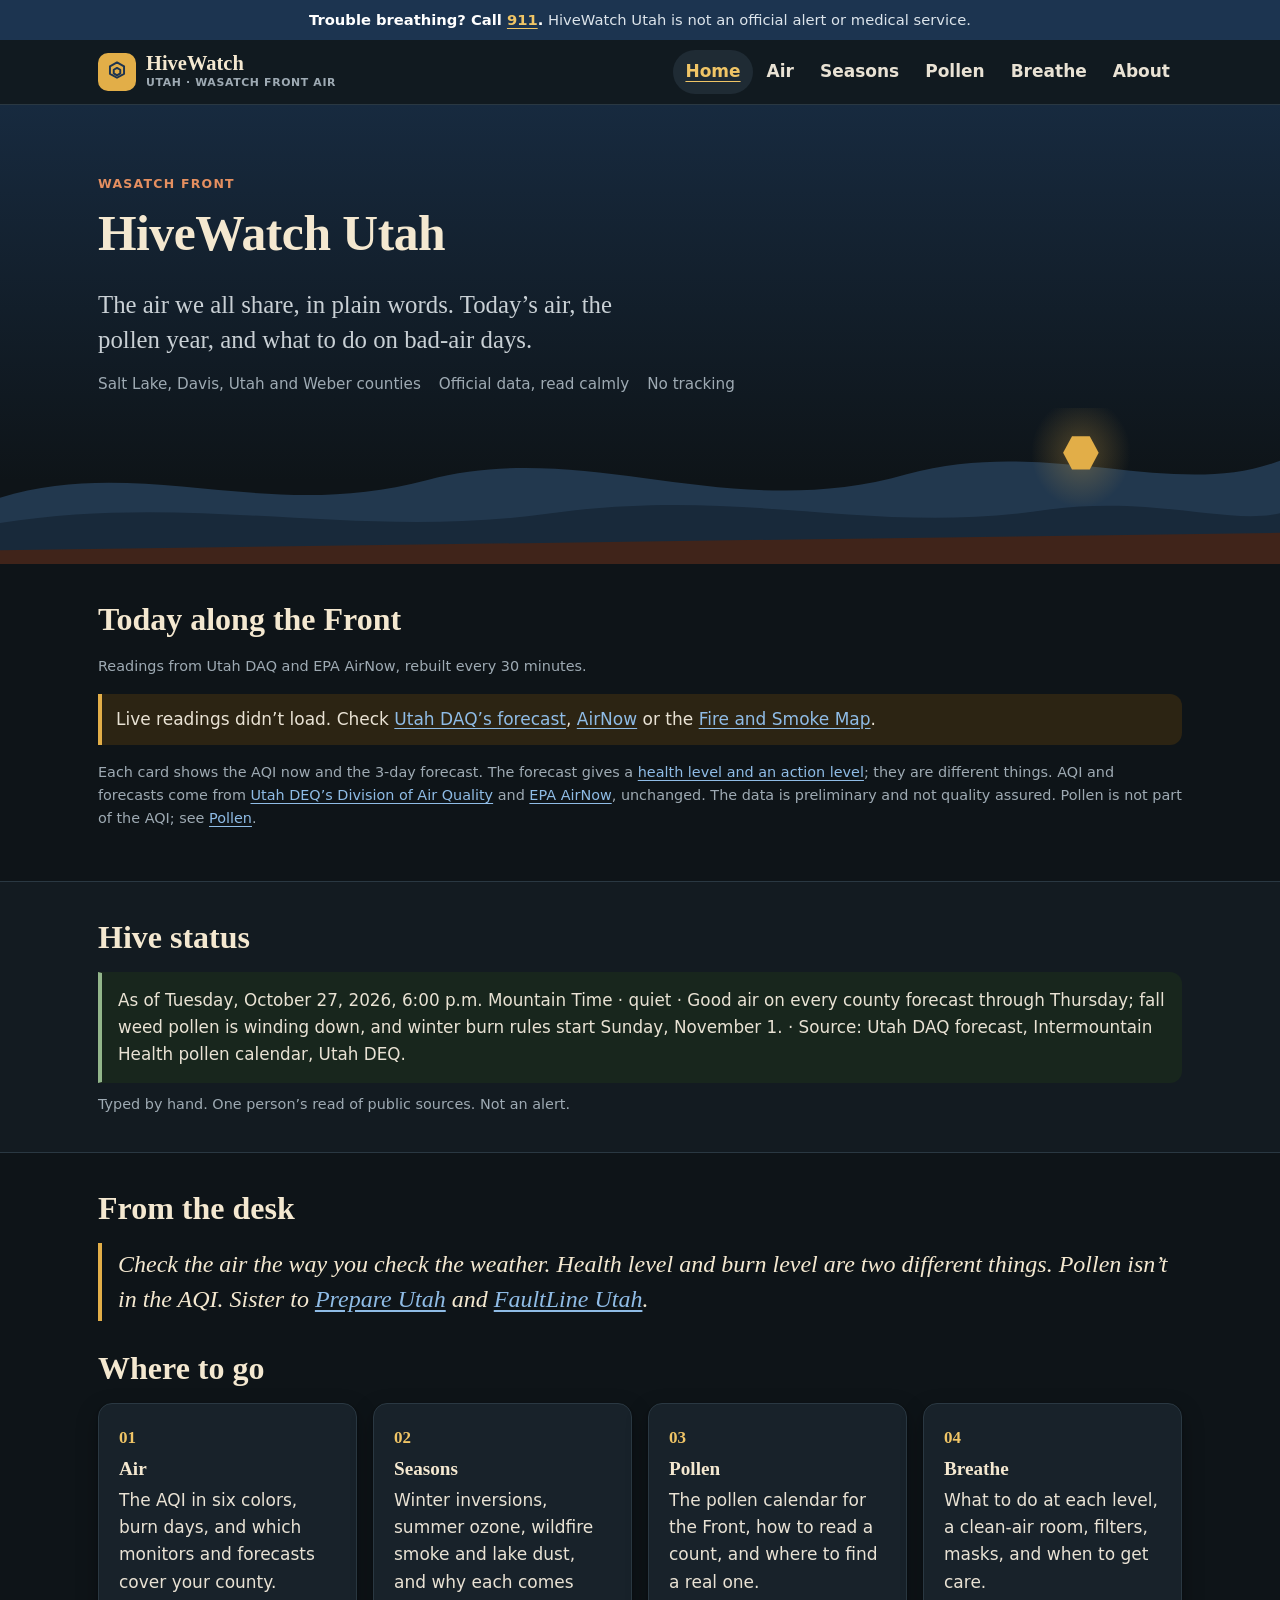
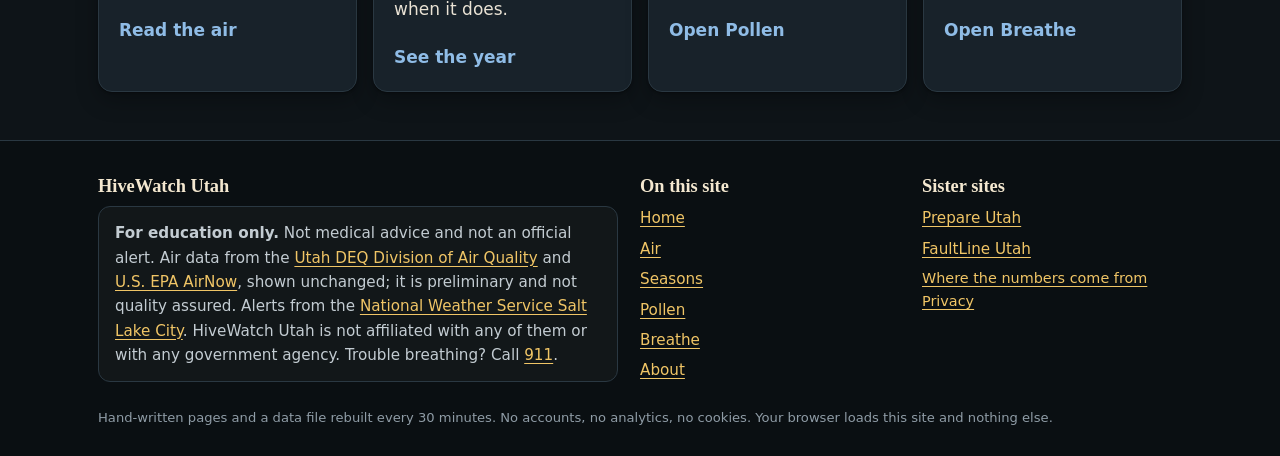
==== site/index.html @ 2dee0b8f "Update Hive Status for October 27 and note the GitHub repo Every county forecast is Good with no bur" ====
<!doctype html>
<html lang="en">
<head>
<meta charset="utf-8">
<meta name="viewport" content="width=device-width, initial-scale=1, viewport-fit=cover">
<title>HiveWatch Utah · Wasatch Front air and pollen</title>
<meta name="description" content="Today&#x27;s air quality, burn days and the pollen year for the Wasatch Front, in plain words. Official Utah DAQ and EPA AirNow data, no tracking.">
<link rel="canonical" href="https://hivewatchutah.com/">
<meta property="og:url" content="https://hivewatchutah.com/">
<meta property="og:title" content="HiveWatch Utah · Wasatch Front air and pollen">
<meta property="og:description" content="Today&#x27;s air quality, burn days and the pollen year for the Wasatch Front, in plain words. Official Utah DAQ and EPA AirNow data, no tracking.">
<meta property="og:type" content="website">
<meta property="og:site_name" content="HiveWatch Utah">
<meta name="theme-color" content="#1C3450">
<meta name="referrer" content="strict-origin-when-cross-origin">
<link rel="icon" href="assets/favicon.svg" type="image/svg+xml">
<link rel="stylesheet" href="assets/css/style.css?v=2026-10-24">
<script>document.documentElement.classList.add("js")</script>
</head>
<body>
<a class="skip" href="#main">Skip to main content</a>
<div class="strip" role="note">
  <p><strong>Trouble breathing? Call <a href="tel:911">911</a>.</strong> HiveWatch Utah is not an official alert or medical service.</p>
</div>
<header class="site-header">
  <div class="wrap">
    <a class="brand" href="index.html">
      <span class="logo" aria-hidden="true"><svg class="icon" viewBox="0 0 24 24" fill="none" stroke="currentColor" stroke-width="1.8" stroke-linecap="round" stroke-linejoin="round" focusable="false"><path d="M12 3.2 18.5 6.8v6.9L12 17.3 5.5 13.7V6.8z"/><path d="M12 8.2 15 9.9v3.4L12 15.1 9 13.3V9.9z"/></svg></span>
      <span><b>HiveWatch</b><small>Utah<span class="long"> · Wasatch Front air</span></small></span>
    </a>
    <button class="nav-toggle" type="button" aria-expanded="false" aria-controls="site-nav">
      <svg class="icon" viewBox="0 0 24 24" fill="none" stroke="currentColor" stroke-width="1.8" stroke-linecap="round" aria-hidden="true" focusable="false"><path d="M4 7h16M4 12h16M4 17h16"/></svg>
      <span class="nav-toggle-label">Menu</span>
    </button>
    <nav id="site-nav" class="site-nav" aria-label="Main">
      <ul>
        <li><a href="index.html" aria-current="page">Home</a></li>
        <li><a href="air.html">Air</a></li>
        <li><a href="seasons.html">Seasons</a></li>
        <li><a href="pollen.html">Pollen</a></li>
        <li><a href="breathe.html">Breathe</a></li>
        <li><a href="about.html">About</a></li>
      </ul>
    </nav>
  </div>
</header>
<main id="main" tabindex="-1">
  <section class="hero">
    <div class="wrap">
      <p class="eyebrow">Wasatch Front</p>
      <h1>HiveWatch Utah</h1>
      <p class="lede">The air we all share, in plain words. Today&rsquo;s air, the pollen year, and what to do on bad-air days.</p>
      <ul class="trust">
        <li>Salt Lake, Davis, Utah and Weber counties</li>
        <li>Official data, read calmly</li>
        <li>No tracking</li>
      </ul>
    </div>
    <div class="hero-art" aria-hidden="true">
      <svg viewBox="0 0 1440 160" preserveAspectRatio="none">
        <path d="M0 92 C 160 48 300 118 480 74 C 660 30 820 120 1020 68 C 1180 28 1320 96 1440 54 L1440 160 L0 160 Z" class="ridge-far"/>
        <path d="M0 118 C 220 86 400 136 620 108 C 840 80 980 132 1180 104 C 1300 90 1380 120 1440 108 L1440 160 L0 160 Z" class="ridge-near"/>
        <path d="M0 146 L1440 128 L1440 160 L0 160 Z" class="ridge-base"/>
        <defs>
          <radialGradient id="hive-glow">
            <stop offset="0" class="glow-in"/>
            <stop offset="1" class="glow-out"/>
          </radialGradient>
        </defs>
        <circle cx="1216" cy="46" r="56" fill="url(#hive-glow)"/>
        <polygon class="hive-moon" points="1236,46 1226,63 1206,63 1196,46 1206,29 1226,29"/>
      </svg>
    </div>
  </section>

  <section class="block" id="today" aria-labelledby="today-title">
    <div class="wrap">
      <div class="today-head">
        <h2 id="today-title">Today along the Front</h2>
      </div>
      <p class="today-meta" id="today-meta">Readings from Utah DAQ and EPA AirNow, rebuilt every 30 minutes.</p>
      <p class="sr-only" id="today-status" role="status"></p>
      <div id="today-body">
        <p class="muted js-only">Loading the latest readings&hellip;</p>
        <noscript>
          <p class="stale">The live readings need JavaScript. Check <a href="https://air.utah.gov/forecast.php?id=slc" rel="noreferrer">Utah DAQ&rsquo;s forecast</a>, <a href="https://www.airnow.gov/" rel="noreferrer">AirNow</a> or the <a href="https://fire.airnow.gov/" rel="noreferrer">Fire and Smoke Map</a>.</p>
        </noscript>
      </div>
      <p class="small muted follow-sm">Each card shows the AQI now and the 3-day forecast. The forecast gives a <a href="air.html#two-levels">health level and an action level</a>; they are different things. AQI and forecasts come from <a href="https://air.utah.gov/" rel="noreferrer">Utah DEQ&rsquo;s Division of Air Quality</a> and <a href="https://www.airnow.gov/" rel="noreferrer">EPA AirNow</a>, unchanged. The data is preliminary and not quality assured. Pollen is not part of the AQI; see <a href="pollen.html">Pollen</a>.</p>
    </div>
  </section>

  <section class="block alt" id="hive-status" aria-labelledby="hive-status-title">
    <div class="wrap">
      <h2 id="hive-status-title">Hive status</h2>
      <!--
        HIVE STATUS — edit this by hand. Nothing fetches it.
        It is the desk's note on what the live cards above don't cover:
        pollen season, smoke on the way, a long inversion coming.
        Template (keep the middle dots · ):
        As of [time] · [quiet|watch] · [one dry sentence] · Source: […]
        Set data-level on the paragraph to the same word you wrote: quiet or watch.
        quiet — sage bar. Nothing you'd ask a neighbor to plan around.
        watch — honey bar. One thing worth planning around. Still not an alert.
        Do not add a third level. Anyone having trouble breathing should call 911.
        One sentence in the third slot. Name a source. If you cannot name a source, leave the line alone.
        How-to also lives in README.md under "Update the Hive Status strip".
      -->
      <p class="status-line" data-level="quiet">As of Tuesday, October 27, 2026, 6:00 p.m. Mountain Time · quiet · Good air on every county forecast through Thursday; fall weed pollen is winding down, and winter burn rules start Sunday, November 1. · Source: Utah DAQ forecast, Intermountain Health pollen calendar, Utah DEQ.</p>
      <p class="status-meta small muted">Typed by hand. One person&rsquo;s read of public sources. Not an alert.</p>
    </div>
  </section>

  <section class="block">
    <div class="wrap">
      <h2>From the desk</h2>
      <blockquote class="desk">
        <p>Check the air the way you check the weather. Health level and burn level are two different things. Pollen isn&rsquo;t in the AQI. Sister to <a href="https://prepareutah.com/" rel="noreferrer">Prepare Utah</a> and <a href="https://faultlineutah.com/" rel="noreferrer">FaultLine Utah</a>.</p>
      </blockquote>

      <h2 class="follow">Where to go</h2>
      <div class="grid four paths">
        <a class="card" href="air.html">
          <span class="path-num">01</span>
          <h3>Air</h3>
          <p>The AQI in six colors, burn days, and which monitors and forecasts cover your county.</p>
          <span class="path-go">Read the air</span>
        </a>
        <a class="card" href="seasons.html">
          <span class="path-num">02</span>
          <h3>Seasons</h3>
          <p>Winter inversions, summer ozone, wildfire smoke and lake dust, and why each comes when it does.</p>
          <span class="path-go">See the year</span>
        </a>
        <a class="card" href="pollen.html">
          <span class="path-num">03</span>
          <h3>Pollen</h3>
          <p>The pollen calendar for the Front, how to read a count, and where to find a real one.</p>
          <span class="path-go">Open Pollen</span>
        </a>
        <a class="card" href="breathe.html">
          <span class="path-num">04</span>
          <h3>Breathe</h3>
          <p>What to do at each level, a clean-air room, filters, masks, and when to get care.</p>
          <span class="path-go">Open Breathe</span>
        </a>
      </div>
    </div>
  </section>
</main>
<footer class="site-footer">
  <div class="wrap">
    <div class="cols">
      <div>
        <h2>HiveWatch Utah</h2>
        <div class="disclaimer">
          <p><strong>For education only.</strong> Not medical advice and not an official alert. Air data from the <a href="https://air.utah.gov/" rel="noreferrer">Utah DEQ Division of Air Quality</a> and <a href="https://www.airnow.gov/" rel="noreferrer">U.S. EPA AirNow</a>, shown unchanged; it is preliminary and not quality assured. Alerts from the <a href="https://www.weather.gov/slc/" rel="noreferrer">National Weather Service Salt Lake City</a>. HiveWatch Utah is not affiliated with any of them or with any government agency. Trouble breathing? Call <a href="tel:911">911</a>.</p>
        </div>
      </div>
      <div>
        <h2>On this site</h2>
        <ul>
          <li><a href="index.html">Home</a></li>
          <li><a href="air.html">Air</a></li>
          <li><a href="seasons.html">Seasons</a></li>
          <li><a href="pollen.html">Pollen</a></li>
          <li><a href="breathe.html">Breathe</a></li>
          <li><a href="about.html">About</a></li>
        </ul>
      </div>
      <div>
        <h2>Sister sites</h2>
        <ul>
          <li><a href="https://prepareutah.com/" rel="noreferrer">Prepare Utah</a></li>
          <li><a href="https://faultlineutah.com/" rel="noreferrer">FaultLine Utah</a></li>
        </ul>
        <p class="small"><a href="about.html#data">Where the numbers come from</a><br><a href="about.html#privacy">Privacy</a></p>
      </div>
    </div>
    <p class="fine">Hand-written pages and a data file rebuilt every 30 minutes. No accounts, no analytics, no cookies. Your browser loads this site and nothing else.</p>
  </div>
</footer>
<script src="assets/js/common.js?v=2026-10-24"></script>
<script src="assets/js/air.js?v=2026-10-24"></script>
</body>
</html>
---- site/assets/css/style.css ----
/* HiveWatch Utah
   Chrome adapted from the Prepare Utah visual language (serif headings,
   sticky header, emergency strip, cards), set in a dark night palette:
   deep blue-black ground, warm cream type, honey accents. Prepare Utah
   and FaultLine Utah stay light; HiveWatch is the night-shift sibling.

   Every color lives in :root below. Print switches back to a light
   palette at the bottom of this file.
*/

:root {
  /* ground */
  --bg: #0E1418;
  --bg-2: #131B21;
  --card: #18222A;
  --card-2: #1F2B34;
  --header: #111A20;
  --footer: #0A0F12;
  --line: #2A3842;
  --line-strong: #3B4C58;

  /* type */
  --ink: #E9E2D4;
  --ink-soft: #C9D0D5;
  --muted: #9EAAB3;
  --head: #F4E8D0;

  /* accents */
  --link: #8FBCE6;
  --link-hover: #F0C566;
  --gold: #E2AE48;
  --gold-bright: #F0C566;
  --gold-soft: #2C2413;
  --gold-ink: #18130A;
  --sage: #93B68B;
  --sage-soft: #18261D;
  --blue: #1C3450;
  --blue-soft: #15222F;
  --rock: #E58F60;

  /* EPA's official AQI colors. AirNow's data guidelines ask sites to use
     them unchanged, so they don't follow the dark palette. */
  --aqi-good: #00E400;
  --aqi-moderate: #FFFF00;
  --aqi-usg: #FF7E00;
  --aqi-unhealthy: #FF0000;
  --aqi-very-unhealthy: #8F3F97;
  --aqi-hazardous: #7E0023;

  /* pollen calendar: one honey hue, dim to bright (validated as an
     ordinal ramp against --card) */
  --pollen-1: #735824;
  --pollen-2: #AE832E;
  --pollen-3: #F0C566;

  /* hero night sky and ridges */
  --sky-top: #172A3F;
  --ridge-far: #22384E;
  --ridge-near: #18293A;
  --ridge-base: #40241A;

  --radius: 14px;
  --shadow: 0 1px 2px rgba(0, 0, 0, .35), 0 8px 22px rgba(0, 0, 0, .28);
  --shadow-lift: 0 12px 28px rgba(0, 0, 0, .45);
  --serif: "Iowan Old Style", "Palatino Linotype", Palatino, "Book Antiqua", Georgia, serif;
  --sans: system-ui, -apple-system, "Segoe UI", Roboto, "Helvetica Neue", Arial, sans-serif;
  --mono: ui-monospace, "Cascadia Code", "Segoe UI Mono", Menlo, Consolas, monospace;
  --max: 1120px;
}

*, *::before, *::after { box-sizing: border-box; }
html { -webkit-text-size-adjust: 100%; scroll-behavior: smooth; color-scheme: dark; background: var(--bg); }
body { margin: 0; background: var(--bg); color: var(--ink); font: 17px/1.6 var(--sans); -webkit-font-smoothing: antialiased; }
img, svg { max-width: 100%; }
a { color: var(--link); text-underline-offset: 3px; }
a:hover { color: var(--link-hover); }
:focus-visible { outline: 3px solid var(--gold-bright); outline-offset: 3px; border-radius: 4px; }
h1, h2, h3 { font-family: var(--serif); line-height: 1.2; color: var(--head); margin: 0 0 .5em; font-weight: 700; text-wrap: balance; }
h1 { font-size: clamp(2rem, 6vw, 3.1rem); letter-spacing: -.01em; }
h2 { font-size: clamp(1.45rem, 3.6vw, 2rem); }
h3 { font-size: 1.2rem; }
p { margin: 0 0 1em; }
ul, ol { padding-left: 1.2em; }
li { margin: .35em 0; }
::selection { background: var(--gold); color: var(--gold-ink); }

.sr-only {
  position: absolute !important;
  width: 1px;
  height: 1px;
  overflow: hidden;
  clip: rect(0 0 0 0);
  white-space: nowrap;
}
.skip {
  position: absolute;
  left: -999px;
  top: 8px;
  background: var(--gold);
  color: var(--gold-ink);
  padding: 8px 14px;
  border-radius: 8px;
  z-index: 100;
}
.skip:focus { left: 8px; color: var(--gold-ink); }
#main:focus { outline: none; }
.wrap { max-width: var(--max); margin: 0 auto; padding: 0 18px; }
.measure { max-width: 40rem; }
.bio { margin-top: 16px; }
.follow { margin-top: 1.75rem; }
.follow-sm { margin-top: 16px; }
.icon { width: 1.25em; height: 1.25em; vertical-align: -.2em; flex: none; }
.js-only { display: none; }
.js .js-only { display: block; }

/* --- emergency strip & header --- */
.strip {
  background: var(--blue);
  color: #DCE4EB;
  font-size: .92rem;
  text-align: center;
  padding: 8px 14px;
}
.strip p { margin: 0; }
.strip strong { color: #fff; }
.strip a { color: var(--gold-bright); font-weight: 700; }
.strip a:hover { color: #fff; }

.site-header {
  background: var(--header);
  border-bottom: 1px solid var(--line);
  position: sticky;
  top: 0;
  z-index: 50;
}
.site-header .wrap {
  display: flex;
  align-items: center;
  justify-content: space-between;
  gap: 12px;
  min-height: 64px;
  flex-wrap: wrap;
}
.brand { display: flex; align-items: center; gap: 10px; text-decoration: none; color: var(--head); padding: 8px 0; }
.brand:hover { color: var(--head); }
.brand .logo {
  width: 38px;
  height: 38px;
  border-radius: 10px;
  background: var(--gold);
  color: var(--blue);
  display: grid;
  place-items: center;
}
.brand .logo .icon { width: 26px; height: 26px; }
.brand b { font-family: var(--serif); font-size: 1.28rem; display: block; line-height: 1.1; }
.brand small {
  display: block;
  font-size: .68rem;
  color: var(--muted);
  letter-spacing: .06em;
  text-transform: uppercase;
  font-weight: 600;
}
.brand small .long { display: none; }
@media (min-width: 600px) { .brand small .long { display: inline; } }

.nav-toggle {
  display: none;
  align-items: center;
  gap: 6px;
  background: var(--card);
  border: 1px solid var(--line-strong);
  border-radius: 10px;
  padding: 8px 12px;
  font: inherit;
  font-size: .95rem;
  color: var(--head);
  cursor: pointer;
  min-height: 44px;
}
.js .nav-toggle { display: inline-flex; }

.site-nav { flex-basis: 100%; }
.site-nav ul { list-style: none; margin: 0; padding: 0 0 12px; }
.site-nav a {
  display: flex;
  align-items: center;
  padding: 12px 6px;
  text-decoration: none;
  color: var(--ink);
  font-weight: 650;
  border-bottom: 1px solid var(--line);
  min-height: 44px;
}
.site-nav a:hover { color: var(--gold-bright); }
.site-nav a[aria-current="page"] {
  color: var(--gold-bright);
  text-decoration: underline;
  text-underline-offset: 4px;
}

.js .site-nav { display: none; }
.js .site-nav.open {
  display: block;
  position: absolute;
  left: 0;
  right: 0;
  top: 100%;
  background: var(--header);
  border-bottom: 1px solid var(--line);
  box-shadow: var(--shadow);
  max-height: calc(100dvh - 64px);
  overflow: auto;
}
.js .site-nav.open ul { padding: 8px 18px 14px; }

@media (min-width: 880px) {
  .nav-toggle, .js .nav-toggle { display: none; }
  .site-header .wrap { flex-wrap: nowrap; }
  .site-nav,
  .js .site-nav,
  .js .site-nav.open {
    display: block;
    position: static;
    flex-basis: auto;
    box-shadow: none;
    border: 0;
    background: none;
    max-height: none;
    overflow: visible;
  }
  .site-nav ul,
  .js .site-nav.open ul {
    display: flex;
    gap: 2px;
    padding: 0;
    align-items: center;
  }
  .site-nav a {
    border: 0;
    padding: 8px 12px;
    border-radius: 999px;
    min-height: 44px;
  }
  .site-nav a:hover { background: var(--card-2); color: var(--head); }
  .site-nav a[aria-current="page"] { background: var(--card-2); color: var(--gold-bright); }
}

/* --- buttons & hero --- */
.btn {
  display: inline-flex;
  align-items: center;
  justify-content: center;
  gap: 8px;
  min-height: 48px;
  padding: 12px 22px;
  border-radius: 999px;
  border: 2px solid var(--gold);
  background: var(--gold);
  color: var(--gold-ink);
  font: 600 1rem var(--sans);
  text-decoration: none;
  cursor: pointer;
}
.btn:hover { background: var(--gold-bright); border-color: var(--gold-bright); color: var(--gold-ink); }
.btn.secondary { background: transparent; color: var(--gold-bright); }
.btn.secondary:hover { background: var(--gold-soft); color: var(--gold-bright); }
.btn.small { min-height: 44px; padding: 8px 14px; font-size: .95rem; }
.btn-row { display: flex; flex-wrap: wrap; gap: 10px; }

.hero {
  position: relative;
  background: linear-gradient(180deg, var(--sky-top) 0%, var(--bg) 82%);
}
.hero .wrap { position: relative; z-index: 1; padding-top: 36px; padding-bottom: 12px; }
.lede {
  font-family: var(--serif);
  font-size: clamp(1.25rem, 2.6vw, 1.55rem);
  line-height: 1.4;
  color: var(--ink-soft);
  max-width: 22em;
  margin-bottom: .6em;
}
.eyebrow, .hero .eyebrow {
  display: inline-block;
  font-family: var(--sans);
  font-size: .78rem;
  text-transform: uppercase;
  letter-spacing: .1em;
  font-weight: 700;
  color: var(--rock);
  margin: 0 0 10px;
}
.trust {
  display: flex;
  flex-wrap: wrap;
  gap: 8px 18px;
  margin: 8px 0 0;
  padding: 0;
  list-style: none;
  color: var(--muted);
  font-size: .95rem;
}
.trust li { margin: 0; }
.hero-art { height: 112px; }
.hero-art svg { width: 100%; height: 100%; display: block; }
.hero-art .ridge-far { fill: var(--ridge-far); }
.hero-art .ridge-near { fill: var(--ridge-near); }
.hero-art .ridge-base { fill: var(--ridge-base); }
.hero-art .hive-moon { fill: var(--gold); }
.hero-art .glow-in { stop-color: var(--gold); stop-opacity: .3; }
.hero-art .glow-out { stop-color: var(--gold); stop-opacity: 0; }
@media (min-width: 880px) {
  .hero .wrap { padding-top: 64px; }
  .hero-art { height: 156px; }
}

.page-hero {
  padding: 32px 0 8px;
  background: linear-gradient(180deg, var(--bg-2) 0%, var(--bg) 100%);
}
.page-hero + .block { padding-top: 12px; }
.page-hero .lede { font-size: clamp(1.15rem, 2.4vw, 1.4rem); max-width: 36rem; }

/* --- sections, cards, notes --- */
section.block { padding: 36px 0; }
section.block.alt { background: var(--bg-2); border-top: 1px solid var(--line); border-bottom: 1px solid var(--line); }
.grid { display: grid; gap: 16px; }
@media (min-width: 720px) {
  .grid.two { grid-template-columns: 1fr 1fr; }
}
@media (min-width: 900px) {
  .grid.paths { grid-template-columns: 1fr 1fr 1fr; }
}

.card {
  background: var(--card);
  border: 1px solid var(--line);
  border-radius: var(--radius);
  padding: 20px;
  box-shadow: var(--shadow);
}
.card h3 { margin-bottom: .35em; }
.card > h2 { font-size: 1.35rem; }
a.card { display: block; text-decoration: none; color: var(--ink); transition: transform .15s ease, border-color .15s ease; }
a.card:hover { color: var(--ink); transform: translateY(-2px); border-color: var(--line-strong); box-shadow: var(--shadow-lift); }
a.card h3 { color: var(--head); }
.path-num {
  display: block;
  font-family: var(--serif);
  font-weight: 700;
  color: var(--gold-bright);
  margin-bottom: 6px;
}
.path-go { display: inline-block; margin-top: 4px; font-weight: 700; color: var(--link); }
a.card:hover .path-go { color: var(--gold-bright); }

.steps { counter-reset: s; list-style: none; padding: 0; margin: 0; }
.steps li { counter-increment: s; position: relative; padding-left: 52px; margin: 0 0 18px; }
.steps li::before {
  content: counter(s);
  position: absolute;
  left: 0;
  top: 0;
  width: 38px;
  height: 38px;
  border-radius: 50%;
  background: var(--gold);
  color: var(--gold-ink);
  font: 700 1.05rem var(--serif);
  display: grid;
  place-items: center;
}

.note {
  background: var(--blue-soft);
  border-left: 4px solid var(--link);
  padding: 14px 16px;
  border-radius: 0 12px 12px 0;
}
.note > :last-child { margin-bottom: 0; }
.note.warm { background: var(--gold-soft); border-left-color: var(--gold); }
.note.sage { background: var(--sage-soft); border-left-color: var(--sage); }
.note h2 { font-size: 1.28rem; margin-bottom: .35em; }
.muted { color: var(--muted); }
.small { font-size: .9rem; }
.url { display: block; margin-top: 2px; font-family: var(--mono); font-size: .78rem; color: var(--muted); overflow-wrap: anywhere; }

.desk {
  margin: 0 0 8px;
  padding: 4px 0 4px 16px;
  border-left: 4px solid var(--gold);
}
.desk p {
  margin: 0;
  font-family: var(--serif);
  font-style: italic;
  font-size: clamp(1.2rem, 2.6vw, 1.5rem);
  line-height: 1.45;
  color: var(--head);
}

/* hive status */
.status-line {
  margin: 0;
  padding: 14px 16px;
  border-radius: 0 12px 12px 0;
  background: var(--card);
  border: 1px solid var(--line);
  border-left: 4px solid var(--muted);
  font-size: 1.05rem;
}
.status-line[data-level="quiet"] {
  background: var(--sage-soft);
  border-color: transparent;
  border-left: 4px solid var(--sage);
}
.status-line[data-level="watch"] {
  background: var(--gold-soft);
  border-color: transparent;
  border-left: 4px solid var(--gold);
}
.status-meta { margin: 10px 0 0; }

/* county & door lists */
.link-list { list-style: none; padding: 0; margin: 12px 0 0; }
.link-list li { margin: 0; padding: 10px 0; border-top: 1px solid var(--line); }
.link-list a { font-weight: 700; }
.flag {
  margin: 12px 0 0;
  padding: 10px 12px;
  background: var(--gold-soft);
  border-radius: 10px;
  color: var(--ink);
  font-size: .95rem;
}

.rules { list-style: none; padding: 0; margin: 0; }
.rules li {
  background: var(--card);
  border: 1px solid var(--line);
  border-radius: 12px;
  padding: 12px 14px;
  margin: 0 0 8px;
}
.rules strong { color: var(--head); }

.door.is-suggested {
  border-color: var(--sage);
  box-shadow: 0 0 0 3px rgba(147, 182, 139, .3);
}
.doors { display: grid; gap: 12px; }

/* route questions */
.tree fieldset { border: 0; margin: 0 0 20px; padding: 0; min-width: 0; }
.tree legend {
  font-weight: 700;
  font-size: 1.05rem;
  color: var(--head);
  padding: 0;
  margin-bottom: 10px;
}
.choices { display: grid; gap: 10px; }
@media (min-width: 640px) { .choices.cols-2 { grid-template-columns: 1fr 1fr; } }
.choice { position: relative; display: block; }
.choice input { position: absolute; opacity: 0; width: 1px; height: 1px; }
.choice span.box {
  display: flex;
  gap: 12px;
  align-items: flex-start;
  min-height: 52px;
  padding: 13px 14px;
  border: 1.5px solid var(--line-strong);
  border-radius: 12px;
  background: var(--bg-2);
  cursor: pointer;
}
.choice span.box:hover { border-color: var(--muted); }
.choice span.box b { display: block; font-weight: 700; }
.choice span.box small { display: block; color: var(--muted); font-size: .88rem; font-weight: 450; }
.choice span.box::before {
  content: "";
  flex: none;
  width: 20px;
  height: 20px;
  margin-top: 2px;
  border: 2px solid var(--muted);
  border-radius: 50%;
  background: var(--bg);
}
.choice input:checked + span.box { border-color: var(--link); background: var(--blue-soft); }
.choice input:checked + span.box::before {
  border-color: var(--link);
  background: var(--link);
  box-shadow: inset 0 0 0 3px var(--blue-soft);
}
.choice input:focus-visible + span.box { outline: 3px solid var(--gold-bright); outline-offset: 2px; }
.route-result {
  position: sticky;
  top: 72px;
  z-index: 30;
  margin-bottom: 18px;
  padding-bottom: 10px;
  background: var(--card);
}
.route-reset { display: none; margin-top: 12px; }
.js .route-reset { display: inline-flex; }
#route-outcome { margin-top: 0; }

/* know table */
.cell-label { display: none; }
.table-wrap {
  overflow-x: auto;
  -webkit-overflow-scrolling: touch;
  border: 1px solid var(--line);
  border-radius: var(--radius);
  background: var(--card);
  box-shadow: var(--shadow);
}
table { border-collapse: collapse; width: 100%; font-size: .95rem; }
caption {
  text-align: left;
  font-weight: 700;
  color: var(--head);
  font-family: var(--serif);
  font-size: 1.15rem;
  padding: 14px 14px 8px;
}
th, td { text-align: left; padding: 10px 12px; border-bottom: 1px solid var(--line); vertical-align: top; }
th { font-weight: 700; }
thead th { background: var(--card-2); color: var(--head); }
tbody th a { font-weight: 700; }
/* Phones: each row becomes a small labeled stack. Kept after the base
   rules above so it wins the cascade. */
@media (max-width: 700px) {
  .table-wrap { overflow: visible; }
  table, caption, tbody, tr, th, td { display: block; width: 100%; }
  thead { display: none; }
  tr { padding: 12px 14px; border-bottom: 1px solid var(--line); }
  tr:last-child { border-bottom: 0; }
  th, td { border: 0; padding: 2px 0; }
  th + td, td + th { margin-top: 8px; }
  /* The pollen calendar stays a grid on phones and scrolls if it must. */
  table.cal { display: table; width: 100%; }
  table.cal caption { display: table-caption; }
  table.cal thead { display: table-header-group; }
  table.cal tbody { display: table-row-group; }
  table.cal tr { display: table-row; padding: 0; border: 0; }
  table.cal th, table.cal td { display: table-cell; width: auto; }
  table.cal tbody th { padding: 8px 6px 8px 10px; }
  table.cal td + th, table.cal th + td { margin-top: 0; }
  table.cal td { border-bottom: 1px solid var(--line); }
  .cell-label {
    display: block;
    font-family: var(--sans);
    font-size: .78rem;
    font-weight: 700;
    letter-spacing: .02em;
    /* Not uppercase: it would turn "µg/m³" into "MG/M³". */
    color: var(--rock);
  }
}

.essay p:last-child { margin-bottom: 0; }
.split { display: grid; gap: 16px; }
@media (min-width: 760px) { .split { grid-template-columns: 1fr 1fr; } }

/* --- sources & dates --- */
.src {
  display: inline-block;
  margin-left: 2px;
  padding: 0 7px;
  border: 1px solid var(--line-strong);
  border-radius: 999px;
  font-size: .74rem;
  font-weight: 600;
  line-height: 1.6;
  color: var(--muted);
  text-decoration: none;
  white-space: nowrap;
  vertical-align: .1em;
}
.src:hover { color: var(--link-hover); border-color: var(--link-hover); }
.checked { margin: 24px 0 0; font-size: .85rem; color: var(--muted); }

.grid.four { grid-template-columns: 1fr; }
@media (min-width: 640px) { .grid.four { grid-template-columns: 1fr 1fr; } }
@media (min-width: 1000px) { .grid.four { grid-template-columns: repeat(4, 1fr); } }

details.more {
  border: 1px solid var(--line);
  border-radius: 12px;
  background: var(--card);
  margin: 12px 0;
}
details.more > summary {
  cursor: pointer;
  padding: 12px 16px;
  font-weight: 700;
  color: var(--head);
  min-height: 44px;
}
details.more > summary:hover { color: var(--gold-bright); }
.more-body { padding: 0 16px 14px; }
.more-body > :last-child { margin-bottom: 0; }

/* --- AQI colors --- */
.aqi-chip {
  display: inline-block;
  padding: 2px 10px;
  border-radius: 999px;
  font-family: var(--sans);
  font-size: .85rem;
  font-weight: 700;
  line-height: 1.5;
  color: #111;
  background: var(--muted);
  white-space: nowrap;
}
[data-cat="good"] { --cat: var(--aqi-good); }
[data-cat="moderate"] { --cat: var(--aqi-moderate); }
[data-cat="usg"] { --cat: var(--aqi-usg); }
[data-cat="unhealthy"] { --cat: var(--aqi-unhealthy); }
[data-cat="very-unhealthy"] { --cat: var(--aqi-very-unhealthy); }
[data-cat="hazardous"] { --cat: var(--aqi-hazardous); }
.aqi-chip[data-cat] { background: var(--cat); }
/* White text on the two dark colors, plus a light edge so they show on the dark page. */
.aqi-chip[data-cat="very-unhealthy"],
.aqi-chip[data-cat="hazardous"] { color: #fff; box-shadow: inset 0 0 0 1px rgba(255, 255, 255, .35); }
@media (max-width: 420px) { .aqi-chip { white-space: normal; } }

.card.level { border-left: 6px solid var(--cat, var(--line-strong)); }
.card.level h3 { display: flex; flex-wrap: wrap; align-items: center; gap: 6px 10px; }
.range { font-family: var(--sans); font-size: .9rem; font-weight: 600; color: var(--muted); }
.levels { display: grid; gap: 12px; }

/* --- pollen calendar --- */
.table-wrap.cal-wrap { overflow-x: auto; }
table.cal { table-layout: fixed; min-width: 330px; font-size: .85rem; }
table.cal caption { font-family: var(--sans); font-size: .92rem; font-weight: 600; line-height: 1.45; color: var(--ink-soft); }
table.cal th, table.cal td { padding: 0; border-bottom: 1px solid var(--line); }
table.cal thead th {
  padding: 6px 0;
  text-align: center;
  font-size: .75rem;
  color: var(--muted);
}
table.cal thead th:first-child { text-align: left; padding-left: 12px; }
/* Fixed layout takes column widths from the header row, so size the label column there. */
table.cal th:first-child { width: 30%; }
table.cal thead abbr { text-decoration: none; }
table.cal tbody th {
  padding: 8px 8px 8px 12px;
  font-weight: 600;
  color: var(--ink);
  vertical-align: middle;
}
table.cal td { height: 32px; border-left: 2px solid var(--card); background: transparent; }
table.cal td[data-lvl="1"] { background: var(--pollen-1); }
table.cal td[data-lvl="2"] { background: var(--pollen-2); }
table.cal td[data-lvl="3"] { background: var(--pollen-3); }
@media (min-width: 700px) { table.cal th:first-child { width: 20%; } }
.cal-key { list-style: none; display: flex; flex-wrap: wrap; gap: 6px 18px; padding: 0; margin: 10px 0 0; font-size: .9rem; color: var(--muted); }
.cal-key li { display: flex; align-items: center; gap: 8px; margin: 0; }
.cal-key li::before { content: ""; width: 22px; height: 14px; border-radius: 4px; background: var(--line); }
.cal-key li[data-lvl="1"]::before { background: var(--pollen-1); }
.cal-key li[data-lvl="2"]::before { background: var(--pollen-2); }
.cal-key li[data-lvl="3"]::before { background: var(--pollen-3); }

/* --- Today panel (home page) --- */
.today-head { display: flex; flex-wrap: wrap; align-items: baseline; justify-content: space-between; gap: 4px 16px; }
.today-meta { margin: 0 0 16px; font-size: .9rem; color: var(--muted); }
.today-alerts { list-style: none; padding: 0; margin: 0 0 16px; }
.today-alerts li {
  margin: 0 0 8px;
  padding: 12px 14px;
  border-radius: 0 12px 12px 0;
  border-left: 4px solid var(--rock);
  background: var(--gold-soft);
}
.stale {
  margin: 0 0 16px;
  padding: 12px 14px;
  border-radius: 0 12px 12px 0;
  border-left: 4px solid var(--gold);
  background: var(--gold-soft);
}
.counties { display: grid; gap: 12px; grid-template-columns: 1fr; }
@media (min-width: 640px) { .counties { grid-template-columns: 1fr 1fr; } }
@media (min-width: 1000px) { .counties.core { grid-template-columns: repeat(4, 1fr); } }
.county {
  background: var(--card);
  border: 1px solid var(--line);
  border-top: 5px solid var(--cat, var(--line-strong));
  border-radius: var(--radius);
  padding: 16px;
  box-shadow: var(--shadow);
}
.county h3 { margin-bottom: 8px; font-size: 1.15rem; }
.county .now { display: flex; flex-wrap: wrap; align-items: center; gap: 4px 10px; margin: 0 0 4px; }
.aqi-num { font-family: var(--serif); font-size: 2.1rem; font-weight: 700; line-height: 1; color: var(--head); }
.now-meta { margin: 0 0 10px; font-size: .82rem; color: var(--muted); }
.county.is-old .aqi-num,
.county.is-old .now .aqi-chip { opacity: .55; }
.days { margin: 0 0 10px; padding: 0; }
.days div { display: grid; grid-template-columns: 4.6em 1fr; gap: 8px; padding: 5px 0; border-top: 1px solid var(--line); font-size: .9rem; }
.days dt { color: var(--muted); font-weight: 600; }
.days dd { margin: 0; }
.dot {
  display: inline-block;
  width: .7em;
  height: .7em;
  margin-right: 6px;
  border-radius: 50%;
  background: var(--muted);
  vertical-align: .02em;
}
/* Only a dot with its own level takes a color; --cat would otherwise
   inherit from the card and claim a level the text calls unknown. */
.dot[data-cat] { background: var(--cat); }
.source-line { margin: 0 0 10px; font-size: .82rem; color: var(--gold-bright); }
.burn { margin: 0; padding: 8px 10px; border-radius: 8px; background: var(--bg-2); font-size: .9rem; }
.county .note-line { margin: 8px 0 0; font-size: .8rem; color: var(--muted); }
.nearby { margin-top: 16px; }

/* --- footer --- */
.site-footer {
  background: var(--footer);
  color: #C3CCD2;
  border-top: 1px solid var(--line);
  padding: 34px 0 28px;
  margin-top: 12px;
  font-size: .95rem;
}
.site-footer a { color: var(--gold-bright); }
.site-footer a:hover { color: #fff; }
.site-footer h2 { color: var(--head); font-size: 1.15rem; }
.site-footer .cols { display: grid; gap: 22px; }
@media (min-width: 760px) {
  .site-footer .cols { grid-template-columns: 2fr 1fr 1fr; }
}
.site-footer ul { list-style: none; padding: 0; margin: 0; }
.site-footer li { margin: .4em 0; }
.site-footer .disclaimer {
  border: 1px solid var(--line);
  border-radius: 12px;
  padding: 14px 16px;
  background: rgba(255, 255, 255, .03);
}
.site-footer .disclaimer p:last-child { margin-bottom: 0; }
.site-footer .fine { margin: 18px 0 0; font-size: .82rem; color: #8F9CA6; }

[id] { scroll-margin-top: 84px; }

@media (prefers-reduced-motion: reduce) {
  html { scroll-behavior: auto; }
  a.card { transition: none; }
  a.card:hover { transform: none; }
}

@media (forced-colors: active) {
  .btn, .card, .note, .status-line, .county, .aqi-chip, .src { border: 1px solid ButtonText; }
  table.cal td[data-lvl="1"], table.cal td[data-lvl="2"], table.cal td[data-lvl="3"] { forced-color-adjust: none; }
}

/* Paper is light. Swap the palette back so printed pages stay legible. */
@media print {
  :root {
    --bg: #fff; --bg-2: #fff; --card: #fff; --card-2: #f2f2f2; --header: #fff; --footer: #fff;
    --line: #bbb; --line-strong: #999;
    --ink: #000; --ink-soft: #222; --muted: #444; --head: #000;
    --link: #000; --gold-soft: #fff; --sage-soft: #fff; --blue-soft: #fff; --rock: #444;
    --gold: #999; --sage: #666;
  }
  html { color-scheme: light; }
  .nav-toggle, .site-nav, .hero-art, .route-reset, .no-print { display: none !important; }
  .site-header { position: static; }
  .strip { background: #fff; color: #000; border-bottom: 1px solid #999; }
  .strip strong, .strip a { color: #000; }
  .hero, .page-hero { background: none; }
  .site-footer { color: #000; border-top: 1px solid #999; }
  .site-footer a, .site-footer .fine { color: #000; }
  .card, .door, .rules li, .table-wrap { box-shadow: none; break-inside: avoid; }
  .steps li::before { background: #fff; border: 1px solid #000; color: #000; }
  .county, .card.level { box-shadow: none; break-inside: avoid; }
  .burn { background: #fff; border: 1px solid #999; }
  .src { color: #000; border-color: #999; }
  .aqi-chip, .dot, table.cal td, .cal-key li::before { -webkit-print-color-adjust: exact; print-color-adjust: exact; }
  a { color: #000; }
}
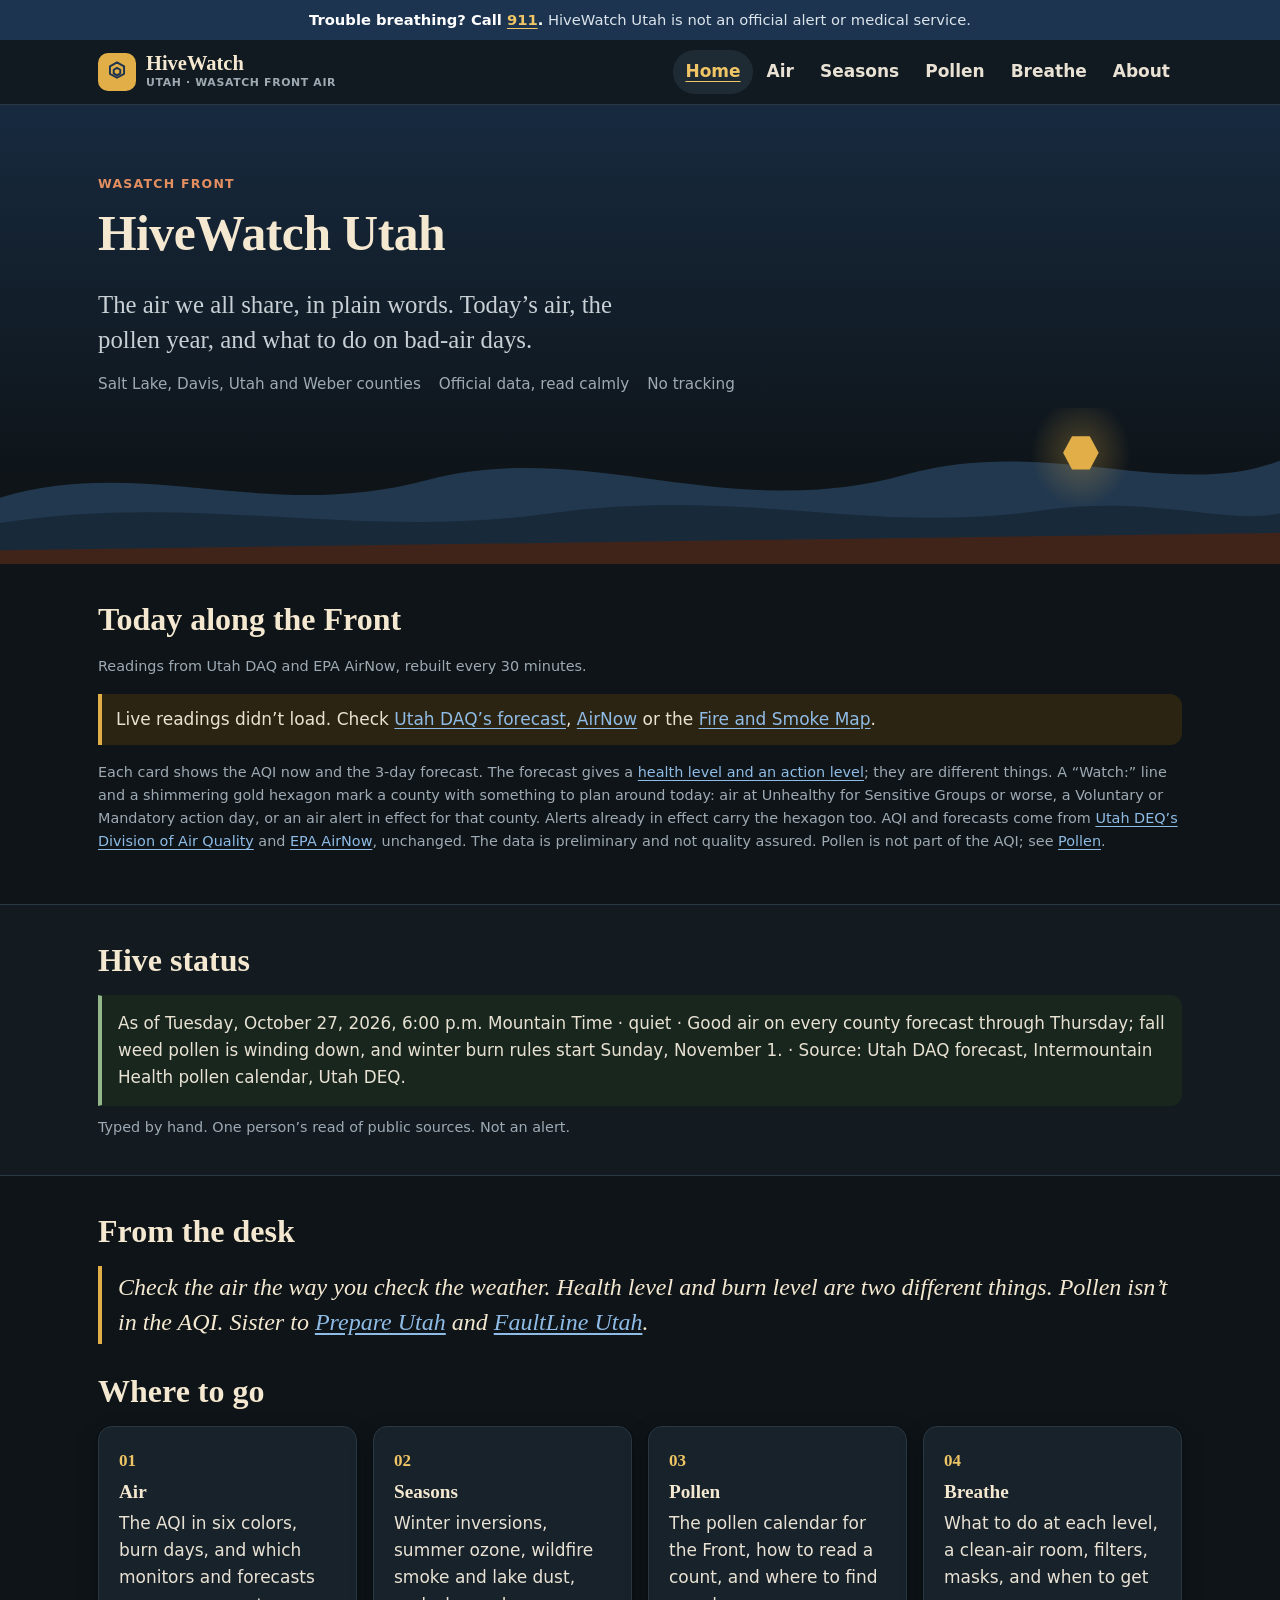
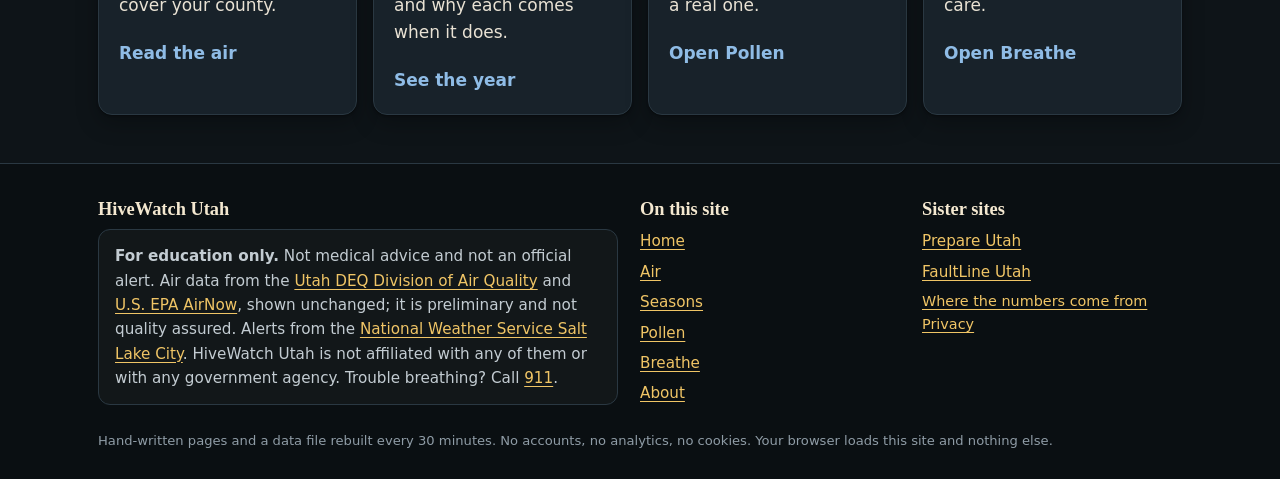
==== commit 99b5374b: "Add the shimmer marker to the Today panel A county card gets a "Watch:" line and a gold hexagon whos" ====
--- a/site/index.html
+++ b/site/index.html
@@ -11,10 +11,15 @@
 <meta property="og:description" content="Today&#x27;s air quality, burn days and the pollen year for the Wasatch Front, in plain words. Official Utah DAQ and EPA AirNow data, no tracking.">
 <meta property="og:type" content="website">
 <meta property="og:site_name" content="HiveWatch Utah">
+<meta property="og:image" content="https://hivewatchutah.com/assets/img/share.png">
+<meta property="og:image:width" content="1200">
+<meta property="og:image:height" content="630">
+<meta property="og:image:alt" content="HiveWatch Utah: The air we all share, in plain words.">
+<meta name="twitter:card" content="summary_large_image">
 <meta name="theme-color" content="#1C3450">
 <meta name="referrer" content="strict-origin-when-cross-origin">
 <link rel="icon" href="assets/favicon.svg" type="image/svg+xml">
-<link rel="stylesheet" href="assets/css/style.css?v=2026-10-24">
+<link rel="stylesheet" href="assets/css/style.css?v=2026-10-29">
 <script>document.documentElement.classList.add("js")</script>
 </head>
 <body>
@@ -86,7 +91,7 @@
           <p class="stale">The live readings need JavaScript. Check <a href="https://air.utah.gov/forecast.php?id=slc" rel="noreferrer">Utah DAQ&rsquo;s forecast</a>, <a href="https://www.airnow.gov/" rel="noreferrer">AirNow</a> or the <a href="https://fire.airnow.gov/" rel="noreferrer">Fire and Smoke Map</a>.</p>
         </noscript>
       </div>
-      <p class="small muted follow-sm">Each card shows the AQI now and the 3-day forecast. The forecast gives a <a href="air.html#two-levels">health level and an action level</a>; they are different things. AQI and forecasts come from <a href="https://air.utah.gov/" rel="noreferrer">Utah DEQ&rsquo;s Division of Air Quality</a> and <a href="https://www.airnow.gov/" rel="noreferrer">EPA AirNow</a>, unchanged. The data is preliminary and not quality assured. Pollen is not part of the AQI; see <a href="pollen.html">Pollen</a>.</p>
+      <p class="small muted follow-sm">Each card shows the AQI now and the 3-day forecast. The forecast gives a <a href="air.html#two-levels">health level and an action level</a>; they are different things. A &ldquo;Watch:&rdquo; line and a shimmering gold hexagon mark a county with something to plan around today: air at Unhealthy for Sensitive Groups or worse, a Voluntary or Mandatory action day, or an air alert in effect for that county. Alerts already in effect carry the hexagon too. AQI and forecasts come from <a href="https://air.utah.gov/" rel="noreferrer">Utah DEQ&rsquo;s Division of Air Quality</a> and <a href="https://www.airnow.gov/" rel="noreferrer">EPA AirNow</a>, unchanged. The data is preliminary and not quality assured. Pollen is not part of the AQI; see <a href="pollen.html">Pollen</a>.</p>
     </div>
   </section>
 
@@ -181,6 +186,6 @@
   </div>
 </footer>
 <script src="assets/js/common.js?v=2026-10-24"></script>
-<script src="assets/js/air.js?v=2026-10-24"></script>
+<script src="assets/js/air.js?v=2026-10-29"></script>
 </body>
 </html>
--- a/site/assets/css/style.css
+++ b/site/assets/css/style.css
@@ -722,6 +722,23 @@
 .source-line { margin: 0 0 10px; font-size: .82rem; color: var(--gold-bright); }
 .burn { margin: 0; padding: 8px 10px; border-radius: 8px; background: var(--bg-2); font-size: .9rem; }
 .county .note-line { margin: 8px 0 0; font-size: .8rem; color: var(--muted); }
+
+/* Shimmer marker (built in air.js): a gold hexagon with two rings that
+   ripple out twice and fade, a beat later on each card, then stay still. */
+.watch { display: flex; align-items: flex-start; gap: 8px; margin: -2px 0 10px; font-size: .88rem; font-weight: 600; line-height: 1.35; color: var(--gold-bright); }
+.shimmer { width: 1.6em; height: 1.6em; flex: none; overflow: visible; }
+.watch .shimmer { margin-top: -.125em; }
+.today-alerts .shimmer { margin-right: 6px; vertical-align: -.45em; }
+.shimmer .core { fill: var(--gold); }
+.shimmer .halo, .shimmer .ring { fill: none; stroke: var(--gold-bright); stroke-width: 1.3; vector-effect: non-scaling-stroke; transform-box: fill-box; transform-origin: center; }
+.shimmer .halo { transform: scale(1.7); opacity: .35; }
+.shimmer .ring { opacity: 0; animation: shimmer 1.6s ease-out calc(var(--i, 0) * 140ms) 2 both; }
+.shimmer .ring + .ring { animation-delay: calc(var(--i, 0) * 140ms + 500ms); }
+@keyframes shimmer {
+  0% { transform: scale(1); opacity: 0; }
+  15% { opacity: .85; }
+  100% { transform: scale(3); opacity: 0; }
+}
 .nearby { margin-top: 16px; }
 
 /* --- footer --- */
@@ -757,11 +774,14 @@
   html { scroll-behavior: auto; }
   a.card { transition: none; }
   a.card:hover { transform: none; }
+  .shimmer .ring { animation: none; }
 }
 
 @media (forced-colors: active) {
   .btn, .card, .note, .status-line, .county, .aqi-chip, .src { border: 1px solid ButtonText; }
   table.cal td[data-lvl="1"], table.cal td[data-lvl="2"], table.cal td[data-lvl="3"] { forced-color-adjust: none; }
+  .shimmer .core { fill: CanvasText; }
+  .shimmer .halo, .shimmer .ring { stroke: CanvasText; }
 }
 
 /* Paper is light. Swap the palette back so printed pages stay legible. */
@@ -785,6 +805,10 @@
   .steps li::before { background: #fff; border: 1px solid #000; color: #000; }
   .county, .card.level { box-shadow: none; break-inside: avoid; }
   .burn { background: #fff; border: 1px solid #999; }
+  .watch, .source-line { color: #000; }
+  .shimmer .core { fill: #000; }
+  .shimmer .halo { stroke: #000; }
+  .shimmer .ring { display: none; }
   .src { color: #000; border-color: #999; }
   .aqi-chip, .dot, table.cal td, .cal-key li::before { -webkit-print-color-adjust: exact; print-color-adjust: exact; }
   a { color: #000; }
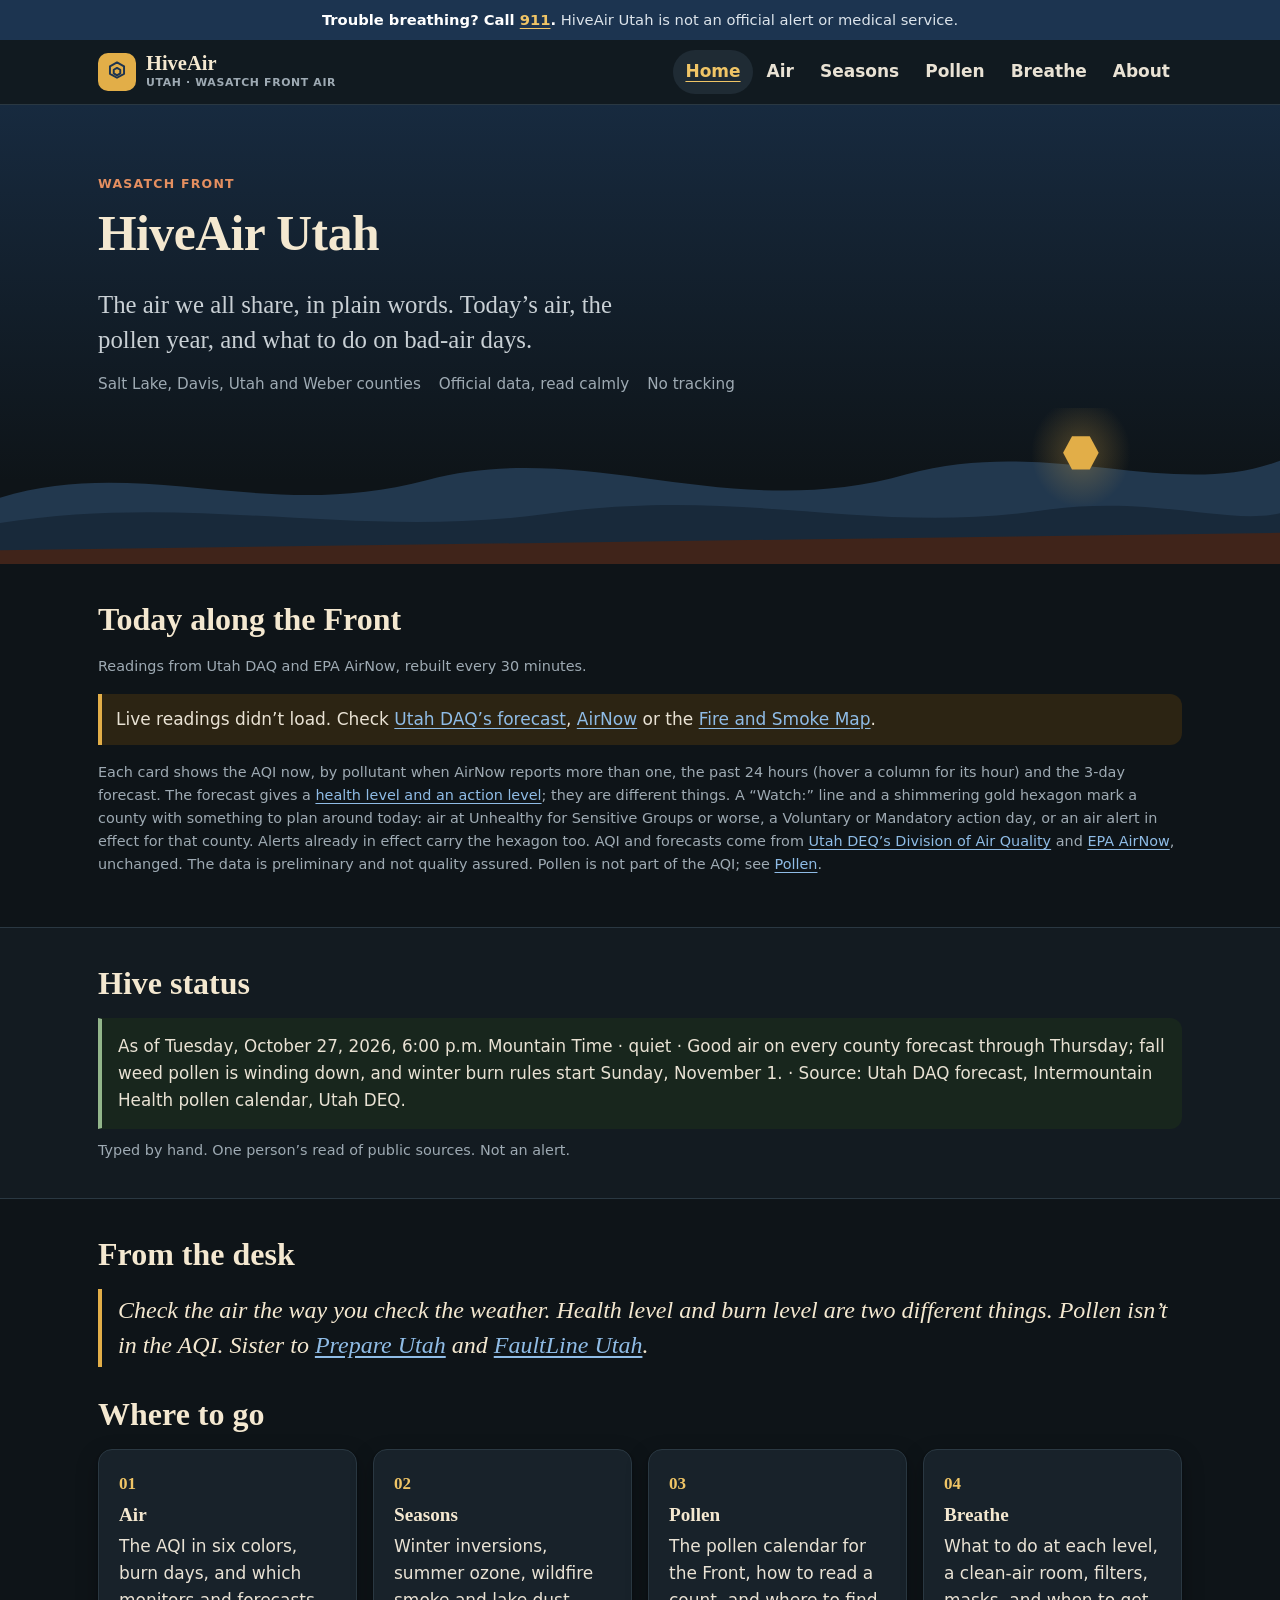
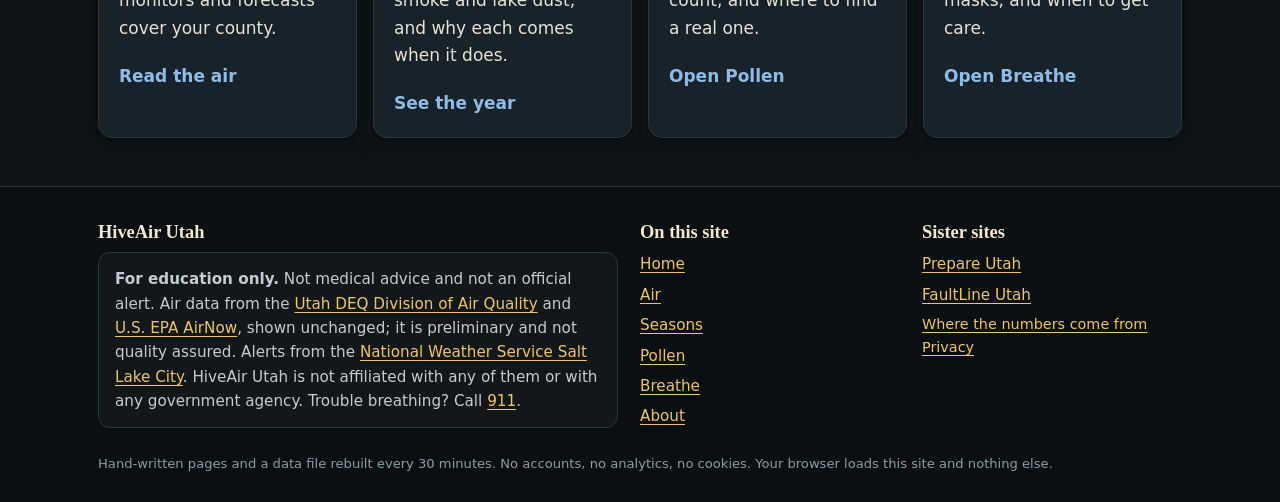
==== commit 86a0e93c: "Rename to HiveAir Utah and add the Right now box, history and FAQ The site is now HiveAir Utah in ev" ====
--- a/site/index.html
+++ b/site/index.html
@@ -3,35 +3,35 @@
 <head>
 <meta charset="utf-8">
 <meta name="viewport" content="width=device-width, initial-scale=1, viewport-fit=cover">
-<title>HiveWatch Utah · Wasatch Front air and pollen</title>
+<title>HiveAir Utah · Wasatch Front air and pollen</title>
 <meta name="description" content="Today&#x27;s air quality, burn days and the pollen year for the Wasatch Front, in plain words. Official Utah DAQ and EPA AirNow data, no tracking.">
 <link rel="canonical" href="https://hivewatchutah.com/">
 <meta property="og:url" content="https://hivewatchutah.com/">
-<meta property="og:title" content="HiveWatch Utah · Wasatch Front air and pollen">
+<meta property="og:title" content="HiveAir Utah · Wasatch Front air and pollen">
 <meta property="og:description" content="Today&#x27;s air quality, burn days and the pollen year for the Wasatch Front, in plain words. Official Utah DAQ and EPA AirNow data, no tracking.">
 <meta property="og:type" content="website">
-<meta property="og:site_name" content="HiveWatch Utah">
+<meta property="og:site_name" content="HiveAir Utah">
 <meta property="og:image" content="https://hivewatchutah.com/assets/img/share.png">
 <meta property="og:image:width" content="1200">
 <meta property="og:image:height" content="630">
-<meta property="og:image:alt" content="HiveWatch Utah: The air we all share, in plain words.">
+<meta property="og:image:alt" content="HiveAir Utah: The air we all share, in plain words.">
 <meta name="twitter:card" content="summary_large_image">
 <meta name="theme-color" content="#1C3450">
 <meta name="referrer" content="strict-origin-when-cross-origin">
 <link rel="icon" href="assets/favicon.svg" type="image/svg+xml">
-<link rel="stylesheet" href="assets/css/style.css?v=2026-10-29">
+<link rel="stylesheet" href="assets/css/style.css?v=2026-10-29b">
 <script>document.documentElement.classList.add("js")</script>
 </head>
 <body>
 <a class="skip" href="#main">Skip to main content</a>
 <div class="strip" role="note">
-  <p><strong>Trouble breathing? Call <a href="tel:911">911</a>.</strong> HiveWatch Utah is not an official alert or medical service.</p>
+  <p><strong>Trouble breathing? Call <a href="tel:911">911</a>.</strong> HiveAir Utah is not an official alert or medical service.</p>
 </div>
 <header class="site-header">
   <div class="wrap">
     <a class="brand" href="index.html">
       <span class="logo" aria-hidden="true"><svg class="icon" viewBox="0 0 24 24" fill="none" stroke="currentColor" stroke-width="1.8" stroke-linecap="round" stroke-linejoin="round" focusable="false"><path d="M12 3.2 18.5 6.8v6.9L12 17.3 5.5 13.7V6.8z"/><path d="M12 8.2 15 9.9v3.4L12 15.1 9 13.3V9.9z"/></svg></span>
-      <span><b>HiveWatch</b><small>Utah<span class="long"> · Wasatch Front air</span></small></span>
+      <span><b>HiveAir</b><small>Utah<span class="long"> · Wasatch Front air</span></small></span>
     </a>
     <button class="nav-toggle" type="button" aria-expanded="false" aria-controls="site-nav">
       <svg class="icon" viewBox="0 0 24 24" fill="none" stroke="currentColor" stroke-width="1.8" stroke-linecap="round" aria-hidden="true" focusable="false"><path d="M4 7h16M4 12h16M4 17h16"/></svg>
@@ -53,7 +53,7 @@
   <section class="hero">
     <div class="wrap">
       <p class="eyebrow">Wasatch Front</p>
-      <h1>HiveWatch Utah</h1>
+      <h1>HiveAir Utah</h1>
       <p class="lede">The air we all share, in plain words. Today&rsquo;s air, the pollen year, and what to do on bad-air days.</p>
       <ul class="trust">
         <li>Salt Lake, Davis, Utah and Weber counties</li>
@@ -91,7 +91,7 @@
           <p class="stale">The live readings need JavaScript. Check <a href="https://air.utah.gov/forecast.php?id=slc" rel="noreferrer">Utah DAQ&rsquo;s forecast</a>, <a href="https://www.airnow.gov/" rel="noreferrer">AirNow</a> or the <a href="https://fire.airnow.gov/" rel="noreferrer">Fire and Smoke Map</a>.</p>
         </noscript>
       </div>
-      <p class="small muted follow-sm">Each card shows the AQI now and the 3-day forecast. The forecast gives a <a href="air.html#two-levels">health level and an action level</a>; they are different things. A &ldquo;Watch:&rdquo; line and a shimmering gold hexagon mark a county with something to plan around today: air at Unhealthy for Sensitive Groups or worse, a Voluntary or Mandatory action day, or an air alert in effect for that county. Alerts already in effect carry the hexagon too. AQI and forecasts come from <a href="https://air.utah.gov/" rel="noreferrer">Utah DEQ&rsquo;s Division of Air Quality</a> and <a href="https://www.airnow.gov/" rel="noreferrer">EPA AirNow</a>, unchanged. The data is preliminary and not quality assured. Pollen is not part of the AQI; see <a href="pollen.html">Pollen</a>.</p>
+      <p class="small muted follow-sm">Each card shows the AQI now, by pollutant when AirNow reports more than one, the past 24 hours (hover a column for its hour) and the 3-day forecast. The forecast gives a <a href="air.html#two-levels">health level and an action level</a>; they are different things. A &ldquo;Watch:&rdquo; line and a shimmering gold hexagon mark a county with something to plan around today: air at Unhealthy for Sensitive Groups or worse, a Voluntary or Mandatory action day, or an air alert in effect for that county. Alerts already in effect carry the hexagon too. AQI and forecasts come from <a href="https://air.utah.gov/" rel="noreferrer">Utah DEQ&rsquo;s Division of Air Quality</a> and <a href="https://www.airnow.gov/" rel="noreferrer">EPA AirNow</a>, unchanged. The data is preliminary and not quality assured. Pollen is not part of the AQI; see <a href="pollen.html">Pollen</a>.</p>
     </div>
   </section>
 
@@ -157,9 +157,9 @@
   <div class="wrap">
     <div class="cols">
       <div>
-        <h2>HiveWatch Utah</h2>
+        <h2>HiveAir Utah</h2>
         <div class="disclaimer">
-          <p><strong>For education only.</strong> Not medical advice and not an official alert. Air data from the <a href="https://air.utah.gov/" rel="noreferrer">Utah DEQ Division of Air Quality</a> and <a href="https://www.airnow.gov/" rel="noreferrer">U.S. EPA AirNow</a>, shown unchanged; it is preliminary and not quality assured. Alerts from the <a href="https://www.weather.gov/slc/" rel="noreferrer">National Weather Service Salt Lake City</a>. HiveWatch Utah is not affiliated with any of them or with any government agency. Trouble breathing? Call <a href="tel:911">911</a>.</p>
+          <p><strong>For education only.</strong> Not medical advice and not an official alert. Air data from the <a href="https://air.utah.gov/" rel="noreferrer">Utah DEQ Division of Air Quality</a> and <a href="https://www.airnow.gov/" rel="noreferrer">U.S. EPA AirNow</a>, shown unchanged; it is preliminary and not quality assured. Alerts from the <a href="https://www.weather.gov/slc/" rel="noreferrer">National Weather Service Salt Lake City</a>. HiveAir Utah is not affiliated with any of them or with any government agency. Trouble breathing? Call <a href="tel:911">911</a>.</p>
         </div>
       </div>
       <div>
@@ -186,6 +186,6 @@
   </div>
 </footer>
 <script src="assets/js/common.js?v=2026-10-24"></script>
-<script src="assets/js/air.js?v=2026-10-29"></script>
+<script src="assets/js/air.js?v=2026-10-29b"></script>
 </body>
 </html>
--- a/site/assets/css/style.css
+++ b/site/assets/css/style.css
@@ -1,8 +1,8 @@
-/* HiveWatch Utah
+/* HiveAir Utah
    Chrome adapted from the Prepare Utah visual language (serif headings,
    sticky header, emergency strip, cards), set in a dark night palette:
    deep blue-black ground, warm cream type, honey accents. Prepare Utah
-   and FaultLine Utah stay light; HiveWatch is the night-shift sibling.
+   and FaultLine Utah stay light; HiveAir is the night-shift sibling.
 
    Every color lives in :root below. Print switches back to a light
    palette at the bottom of this file.
@@ -734,6 +734,46 @@
 .shimmer .halo { transform: scale(1.7); opacity: .35; }
 .shimmer .ring { opacity: 0; animation: shimmer 1.6s ease-out calc(var(--i, 0) * 140ms) 2 both; }
 .shimmer .ring + .ring { animation-delay: calc(var(--i, 0) * 140ms + 500ms); }
+/* Common questions on Seasons. */
+.faq h3 { margin: 1.4em 0 .35em; font-size: 1.12rem; }
+.faq h3:first-child { margin-top: 0; }
+
+/* Right now along the Front: the summary box above the county cards. */
+.front-now {
+  margin: 0 0 16px;
+  padding: 16px 18px;
+  background: var(--card);
+  border: 1px solid var(--line);
+  border-left: 5px solid var(--cat, var(--line-strong));
+  border-radius: 0 var(--radius) var(--radius) 0;
+  box-shadow: var(--shadow);
+}
+.front-now .front-label { margin: 0 0 8px; font-family: var(--sans); font-size: .78rem; font-weight: 700; letter-spacing: .08em; text-transform: uppercase; color: var(--muted); }
+.front-now .now { display: flex; flex-wrap: wrap; align-items: center; gap: 4px 12px; margin: 0 0 4px; }
+.front-now .aqi-num { font-size: 2.8rem; }
+.front-now > p { margin: 0 0 6px; max-width: 46rem; }
+.front-now .now-meta { margin-bottom: 10px; }
+.front-now .watch { margin: 8px 0 0; }
+.tip { margin-top: 12px; padding: 10px 12px; border-radius: 8px; background: var(--bg-2); font-size: .9rem; max-width: 46rem; }
+.tip p { margin: 0 0 4px; }
+.tip p:last-child { margin-bottom: 0; }
+
+/* AQI by pollutant, and the 24-hour history strip, on each card. */
+.params { list-style: none; display: flex; flex-wrap: wrap; gap: 2px 12px; padding: 0; margin: -4px 0 10px; font-size: .8rem; color: var(--ink-soft); }
+.params li { margin: 0; white-space: nowrap; }
+.params .dot { width: .6em; height: .6em; margin-right: 4px; }
+.hist { margin: 0 0 10px; }
+.hist svg { display: block; width: 100%; height: auto; overflow: visible; }
+/* As with .dot: only a column with its own level takes a color, never the card's. */
+.hist .bar { fill: var(--muted); }
+.hist .bar[data-cat] { fill: var(--cat); }
+.hist .bar[data-cat="very-unhealthy"], .hist .bar[data-cat="hazardous"] { stroke: rgba(255, 255, 255, .45); stroke-width: 1; vector-effect: non-scaling-stroke; }
+.hist .base { stroke: var(--line-strong); stroke-width: 1; vector-effect: non-scaling-stroke; }
+.hist .ref { stroke: var(--muted); stroke-width: 1; opacity: .55; vector-effect: non-scaling-stroke; }
+.hist .hit { fill: transparent; }
+.hist .hit:hover { fill: rgba(255, 255, 255, .07); }
+.hist-cap { margin: 4px 0 0; font-size: .76rem; color: var(--muted); }
+
 @keyframes shimmer {
   0% { transform: scale(1); opacity: 0; }
   15% { opacity: .85; }
@@ -782,6 +822,8 @@
   table.cal td[data-lvl="1"], table.cal td[data-lvl="2"], table.cal td[data-lvl="3"] { forced-color-adjust: none; }
   .shimmer .core { fill: CanvasText; }
   .shimmer .halo, .shimmer .ring { stroke: CanvasText; }
+  .hist .bar { stroke: CanvasText; stroke-width: 1; vector-effect: non-scaling-stroke; }
+  .hist .ref, .hist .base { stroke: CanvasText; opacity: 1; }
 }
 
 /* Paper is light. Swap the palette back so printed pages stay legible. */
@@ -809,7 +851,10 @@
   .shimmer .core { fill: #000; }
   .shimmer .halo { stroke: #000; }
   .shimmer .ring { display: none; }
+  .hist .bar { stroke: #000; stroke-width: .5; }
+  .hist .ref { stroke: #000; opacity: 1; }
   .src { color: #000; border-color: #999; }
-  .aqi-chip, .dot, table.cal td, .cal-key li::before { -webkit-print-color-adjust: exact; print-color-adjust: exact; }
+  .aqi-chip, .dot, .hist .bar, table.cal td, .cal-key li::before { -webkit-print-color-adjust: exact; print-color-adjust: exact; }
+  .front-now, .tip { box-shadow: none; background: #fff; break-inside: avoid; }
   a { color: #000; }
 }
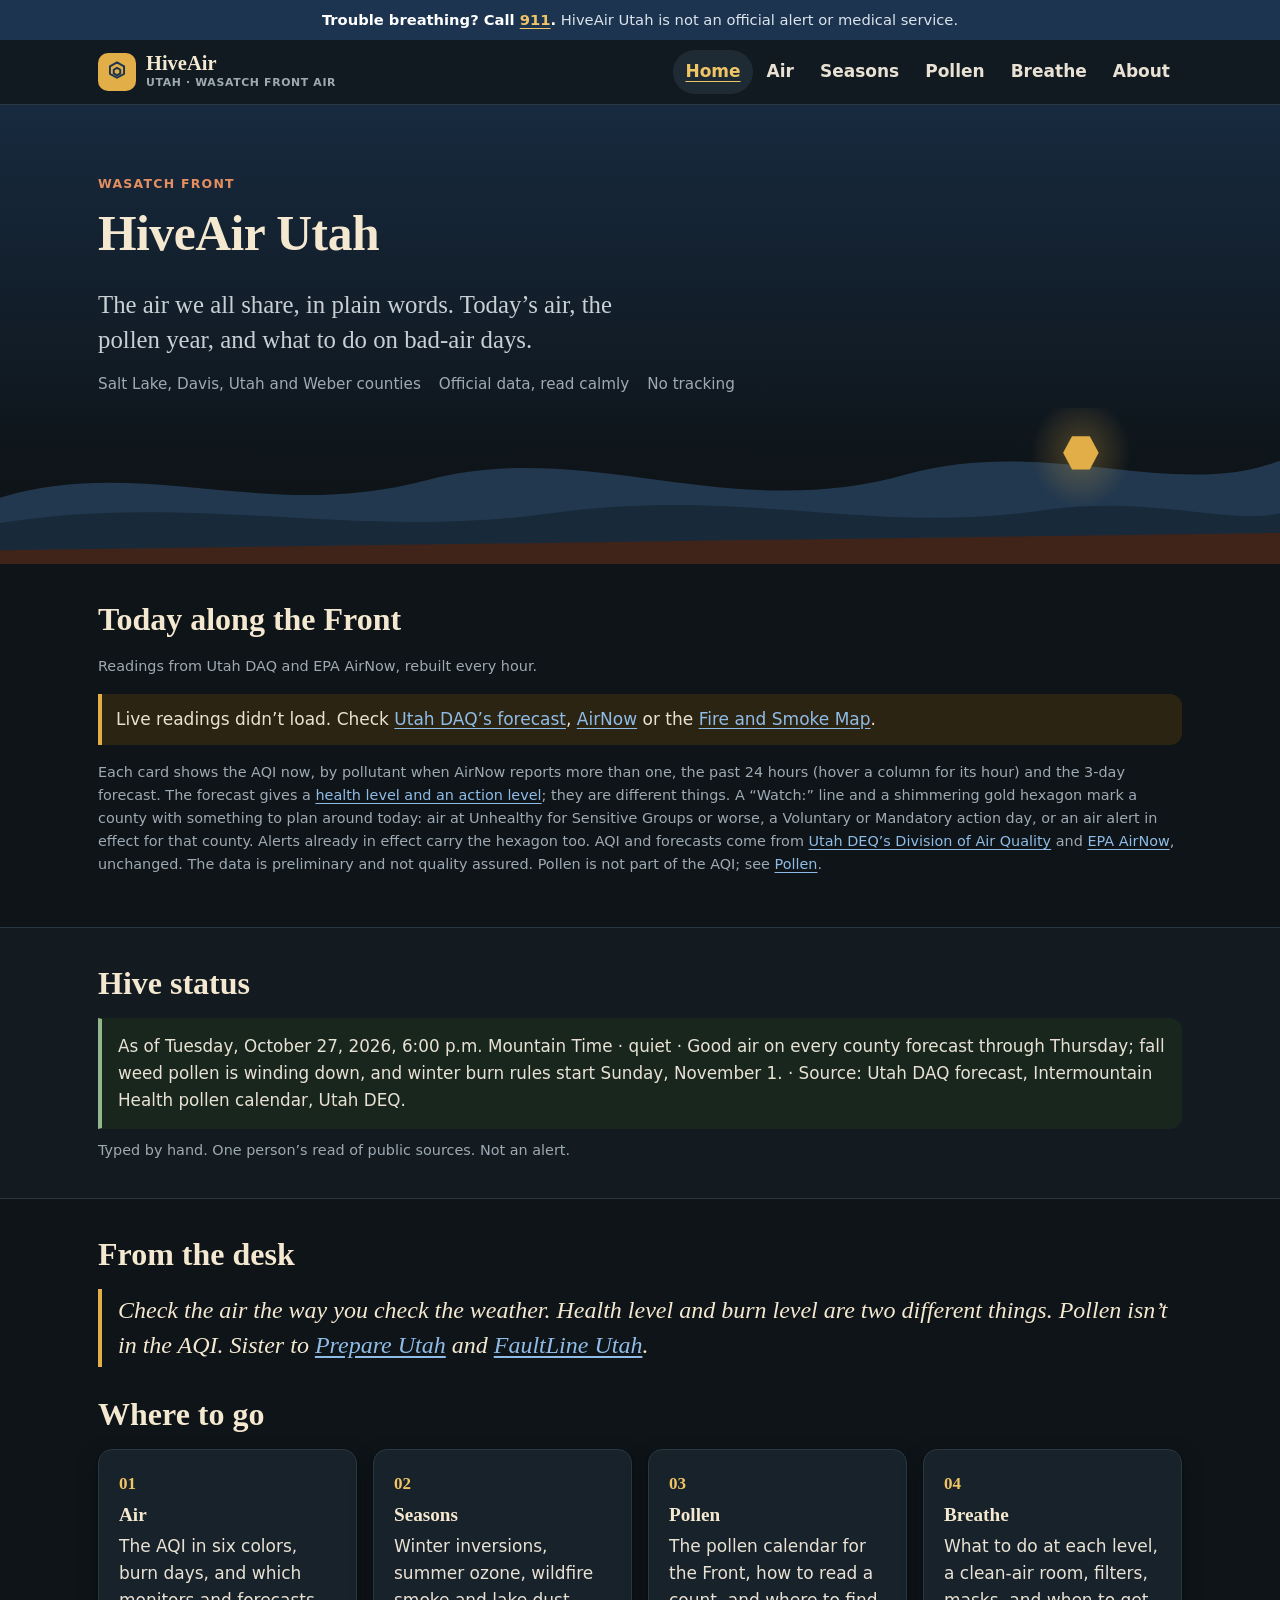
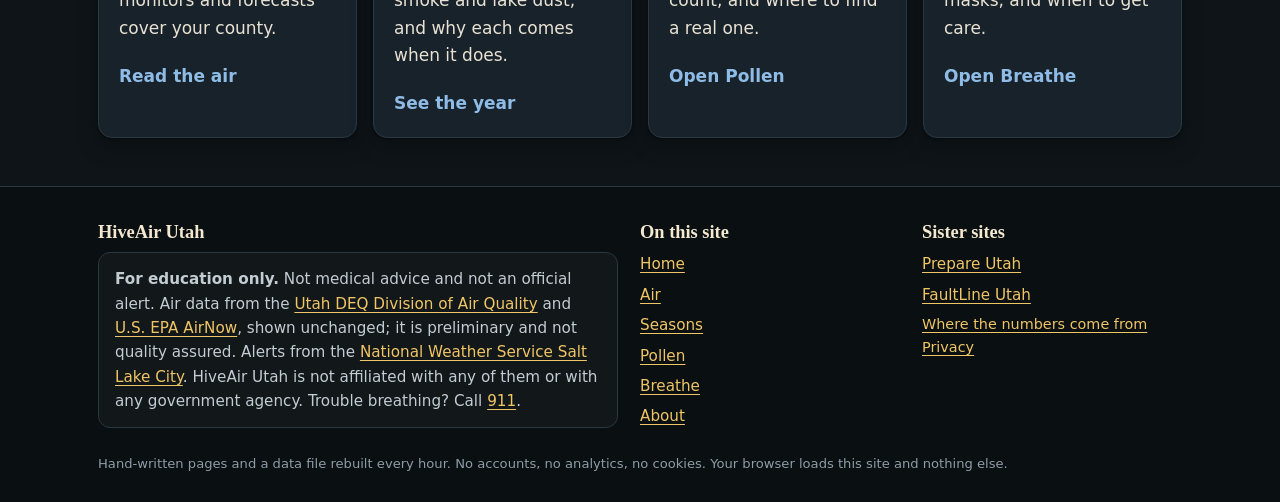
==== commit 59cf6ba5: "Refresh every hour, and say so The cron-job.org job runs hourly, which matches how often AirNow publ" ====
--- a/site/index.html
+++ b/site/index.html
@@ -5,13 +5,13 @@
 <meta name="viewport" content="width=device-width, initial-scale=1, viewport-fit=cover">
 <title>HiveAir Utah · Wasatch Front air and pollen</title>
 <meta name="description" content="Today&#x27;s air quality, burn days and the pollen year for the Wasatch Front, in plain words. Official Utah DAQ and EPA AirNow data, no tracking.">
-<link rel="canonical" href="https://hivewatchutah.com/">
-<meta property="og:url" content="https://hivewatchutah.com/">
+<link rel="canonical" href="https://hiveairutah.com/">
+<meta property="og:url" content="https://hiveairutah.com/">
 <meta property="og:title" content="HiveAir Utah · Wasatch Front air and pollen">
 <meta property="og:description" content="Today&#x27;s air quality, burn days and the pollen year for the Wasatch Front, in plain words. Official Utah DAQ and EPA AirNow data, no tracking.">
 <meta property="og:type" content="website">
 <meta property="og:site_name" content="HiveAir Utah">
-<meta property="og:image" content="https://hivewatchutah.com/assets/img/share.png">
+<meta property="og:image" content="https://hiveairutah.com/assets/img/share.png">
 <meta property="og:image:width" content="1200">
 <meta property="og:image:height" content="630">
 <meta property="og:image:alt" content="HiveAir Utah: The air we all share, in plain words.">
@@ -83,7 +83,7 @@
       <div class="today-head">
         <h2 id="today-title">Today along the Front</h2>
       </div>
-      <p class="today-meta" id="today-meta">Readings from Utah DAQ and EPA AirNow, rebuilt every 30 minutes.</p>
+      <p class="today-meta" id="today-meta">Readings from Utah DAQ and EPA AirNow, rebuilt every hour.</p>
       <p class="sr-only" id="today-status" role="status"></p>
       <div id="today-body">
         <p class="muted js-only">Loading the latest readings&hellip;</p>
@@ -182,7 +182,7 @@
         <p class="small"><a href="about.html#data">Where the numbers come from</a><br><a href="about.html#privacy">Privacy</a></p>
       </div>
     </div>
-    <p class="fine">Hand-written pages and a data file rebuilt every 30 minutes. No accounts, no analytics, no cookies. Your browser loads this site and nothing else.</p>
+    <p class="fine">Hand-written pages and a data file rebuilt every hour. No accounts, no analytics, no cookies. Your browser loads this site and nothing else.</p>
   </div>
 </footer>
 <script src="assets/js/common.js?v=2026-10-24"></script>
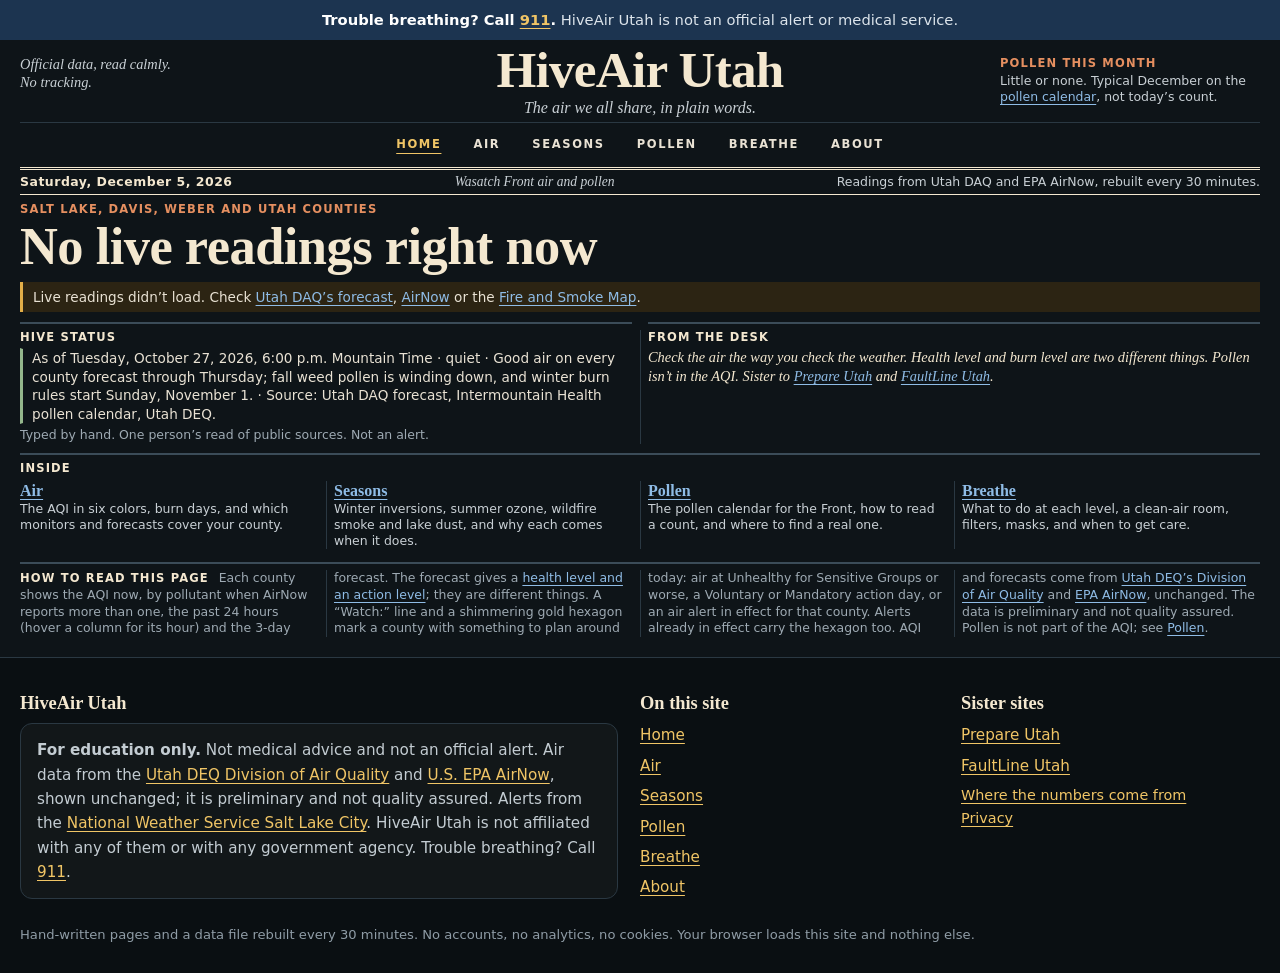
==== commit 8d0e98b3: "Make the home page a newspaper front page, and say every 30 minutes The home page now has a nameplat" ====
--- a/site/index.html
+++ b/site/index.html
@@ -19,20 +19,27 @@
 <meta name="theme-color" content="#1C3450">
 <meta name="referrer" content="strict-origin-when-cross-origin">
 <link rel="icon" href="assets/favicon.svg" type="image/svg+xml">
-<link rel="stylesheet" href="assets/css/style.css?v=2026-10-29b">
+<link rel="stylesheet" href="assets/css/style.css?v=2026-10-31">
 <script>document.documentElement.classList.add("js")</script>
 </head>
-<body>
+<body class="paper">
 <a class="skip" href="#main">Skip to main content</a>
 <div class="strip" role="note">
   <p><strong>Trouble breathing? Call <a href="tel:911">911</a>.</strong> HiveAir Utah is not an official alert or medical service.</p>
 </div>
 <header class="site-header">
   <div class="wrap">
-    <a class="brand" href="index.html">
-      <span class="logo" aria-hidden="true"><svg class="icon" viewBox="0 0 24 24" fill="none" stroke="currentColor" stroke-width="1.8" stroke-linecap="round" stroke-linejoin="round" focusable="false"><path d="M12 3.2 18.5 6.8v6.9L12 17.3 5.5 13.7V6.8z"/><path d="M12 8.2 15 9.9v3.4L12 15.1 9 13.3V9.9z"/></svg></span>
-      <span><b>HiveAir</b><small>Utah<span class="long"> · Wasatch Front air</span></small></span>
-    </a>
+    <div class="nameplate">
+      <div class="flagname">
+        <h1>HiveAir Utah</h1>
+        <p class="tagline">The air we all share, in plain words.</p>
+      </div>
+      <p class="ear ear-motto">Official data, read calmly. <span>No tracking.</span></p>
+      <section class="ear ear-pollen" id="pollen-ear" aria-labelledby="pollen-title">
+        <h2 id="pollen-title">Pollen</h2>
+        <p>Not part of the AQI. See the <a href="pollen.html">pollen calendar</a>.</p>
+      </section>
+    </div>
     <button class="nav-toggle" type="button" aria-expanded="false" aria-controls="site-nav">
       <svg class="icon" viewBox="0 0 24 24" fill="none" stroke="currentColor" stroke-width="1.8" stroke-linecap="round" aria-hidden="true" focusable="false"><path d="M4 7h16M4 12h16M4 17h16"/></svg>
       <span class="nav-toggle-label">Menu</span>
@@ -50,40 +57,17 @@
   </div>
 </header>
 <main id="main" tabindex="-1">
-  <section class="hero">
-    <div class="wrap">
-      <p class="eyebrow">Wasatch Front</p>
-      <h1>HiveAir Utah</h1>
-      <p class="lede">The air we all share, in plain words. Today&rsquo;s air, the pollen year, and what to do on bad-air days.</p>
-      <ul class="trust">
-        <li>Salt Lake, Davis, Utah and Weber counties</li>
-        <li>Official data, read calmly</li>
-        <li>No tracking</li>
-      </ul>
-    </div>
-    <div class="hero-art" aria-hidden="true">
-      <svg viewBox="0 0 1440 160" preserveAspectRatio="none">
-        <path d="M0 92 C 160 48 300 118 480 74 C 660 30 820 120 1020 68 C 1180 28 1320 96 1440 54 L1440 160 L0 160 Z" class="ridge-far"/>
-        <path d="M0 118 C 220 86 400 136 620 108 C 840 80 980 132 1180 104 C 1300 90 1380 120 1440 108 L1440 160 L0 160 Z" class="ridge-near"/>
-        <path d="M0 146 L1440 128 L1440 160 L0 160 Z" class="ridge-base"/>
-        <defs>
-          <radialGradient id="hive-glow">
-            <stop offset="0" class="glow-in"/>
-            <stop offset="1" class="glow-out"/>
-          </radialGradient>
-        </defs>
-        <circle cx="1216" cy="46" r="56" fill="url(#hive-glow)"/>
-        <polygon class="hive-moon" points="1236,46 1226,63 1206,63 1196,46 1206,29 1226,29"/>
-      </svg>
-    </div>
-  </section>
+  <div class="dateline">
+    <p id="paper-date"></p>
+    <p class="dateline-words">Wasatch Front air and pollen</p>
+    <p class="today-meta js-only" id="today-meta">Readings from Utah DAQ and EPA AirNow<span class="meta-from">, rebuilt every 30 minutes</span>.</p>
+  </div>
 
-  <section class="block" id="today" aria-labelledby="today-title">
-    <div class="wrap">
-      <div class="today-head">
-        <h2 id="today-title">Today along the Front</h2>
-      </div>
-      <p class="today-meta" id="today-meta">Readings from Utah DAQ and EPA AirNow, rebuilt every hour.</p>
+  <div class="sheet">
+    <section id="today" aria-labelledby="today-title">
+      <p class="kicker">Salt Lake, Davis, Weber and Utah counties</p>
+      <h2 id="today-title">Today along the Front</h2>
+      <p class="deck" id="today-deck"></p>
       <p class="sr-only" id="today-status" role="status"></p>
       <div id="today-body">
         <p class="muted js-only">Loading the latest readings&hellip;</p>
@@ -91,67 +75,56 @@
           <p class="stale">The live readings need JavaScript. Check <a href="https://air.utah.gov/forecast.php?id=slc" rel="noreferrer">Utah DAQ&rsquo;s forecast</a>, <a href="https://www.airnow.gov/" rel="noreferrer">AirNow</a> or the <a href="https://fire.airnow.gov/" rel="noreferrer">Fire and Smoke Map</a>.</p>
         </noscript>
       </div>
-      <p class="small muted follow-sm">Each card shows the AQI now, by pollutant when AirNow reports more than one, the past 24 hours (hover a column for its hour) and the 3-day forecast. The forecast gives a <a href="air.html#two-levels">health level and an action level</a>; they are different things. A &ldquo;Watch:&rdquo; line and a shimmering gold hexagon mark a county with something to plan around today: air at Unhealthy for Sensitive Groups or worse, a Voluntary or Mandatory action day, or an air alert in effect for that county. Alerts already in effect carry the hexagon too. AQI and forecasts come from <a href="https://air.utah.gov/" rel="noreferrer">Utah DEQ&rsquo;s Division of Air Quality</a> and <a href="https://www.airnow.gov/" rel="noreferrer">EPA AirNow</a>, unchanged. The data is preliminary and not quality assured. Pollen is not part of the AQI; see <a href="pollen.html">Pollen</a>.</p>
+    </section>
+
+    <div class="rail">
+      <section id="hive-status" aria-labelledby="hive-status-title">
+        <h2 id="hive-status-title">Hive status</h2>
+        <!--
+          HIVE STATUS — edit this by hand. Nothing fetches it.
+          It is the desk's note on what the live county columns on this page don't cover:
+          pollen season, smoke on the way, a long inversion coming.
+          Template (keep the middle dots · ):
+          As of [time] · [quiet|watch] · [one dry sentence] · Source: […]
+          Set data-level on the paragraph to the same word you wrote: quiet or watch.
+          quiet — sage bar. Nothing you'd ask a neighbor to plan around.
+          watch — honey bar. One thing worth planning around. Still not an alert.
+          Do not add a third level. Anyone having trouble breathing should call 911.
+          One sentence in the third slot. Name a source. If you cannot name a source, leave the line alone.
+          How-to also lives in README.md under "Update the Hive Status line".
+        -->
+        <p class="status-line" data-level="quiet">As of Tuesday, October 27, 2026, 6:00 p.m. Mountain Time · quiet · Good air on every county forecast through Thursday; fall weed pollen is winding down, and winter burn rules start Sunday, November 1. · Source: Utah DAQ forecast, Intermountain Health pollen calendar, Utah DEQ.</p>
+        <p class="status-meta">Typed by hand. One person&rsquo;s read of public sources. Not an alert.</p>
+      </section>
+
+      <section class="from-desk" aria-labelledby="desk-title">
+        <h2 id="desk-title">From the desk</h2>
+        <blockquote class="desk">
+          <p>Check the air the way you check the weather. Health level and burn level are two different things. Pollen isn&rsquo;t in the AQI. Sister to <a href="https://prepareutah.com/" rel="noreferrer">Prepare Utah</a> and <a href="https://faultlineutah.com/" rel="noreferrer">FaultLine Utah</a>.</p>
+        </blockquote>
+      </section>
+
+      <section class="inside" aria-labelledby="inside-title">
+        <h2 id="inside-title">Inside</h2>
+        <ul>
+          <li><a href="air.html"><b>Air</b> The AQI in six colors, burn days, and which monitors and forecasts cover your county.</a></li>
+          <li><a href="seasons.html"><b>Seasons</b> Winter inversions, summer ozone, wildfire smoke and lake dust, and why each comes when it does.</a></li>
+          <li><a href="pollen.html"><b>Pollen</b> The pollen calendar for the Front, how to read a count, and where to find a real one.</a></li>
+          <li><a href="breathe.html"><b>Breathe</b> What to do at each level, a clean-air room, filters, masks, and when to get care.</a></li>
+        </ul>
+      </section>
+
+      <section class="ear ear-pollen pollen-rail" id="pollen-rail" aria-labelledby="pollen-rail-title">
+        <h2 id="pollen-rail-title">Pollen</h2>
+        <p>Not part of the AQI. See the <a href="pollen.html">pollen calendar</a>.</p>
+      </section>
     </div>
-  </section>
 
-  <section class="block alt" id="hive-status" aria-labelledby="hive-status-title">
-    <div class="wrap">
-      <h2 id="hive-status-title">Hive status</h2>
-      <!--
-        HIVE STATUS — edit this by hand. Nothing fetches it.
-        It is the desk's note on what the live cards above don't cover:
-        pollen season, smoke on the way, a long inversion coming.
-        Template (keep the middle dots · ):
-        As of [time] · [quiet|watch] · [one dry sentence] · Source: […]
-        Set data-level on the paragraph to the same word you wrote: quiet or watch.
-        quiet — sage bar. Nothing you'd ask a neighbor to plan around.
-        watch — honey bar. One thing worth planning around. Still not an alert.
-        Do not add a third level. Anyone having trouble breathing should call 911.
-        One sentence in the third slot. Name a source. If you cannot name a source, leave the line alone.
-        How-to also lives in README.md under "Update the Hive Status strip".
-      -->
-      <p class="status-line" data-level="quiet">As of Tuesday, October 27, 2026, 6:00 p.m. Mountain Time · quiet · Good air on every county forecast through Thursday; fall weed pollen is winding down, and winter burn rules start Sunday, November 1. · Source: Utah DAQ forecast, Intermountain Health pollen calendar, Utah DEQ.</p>
-      <p class="status-meta small muted">Typed by hand. One person&rsquo;s read of public sources. Not an alert.</p>
-    </div>
-  </section>
-
-  <section class="block">
-    <div class="wrap">
-      <h2>From the desk</h2>
-      <blockquote class="desk">
-        <p>Check the air the way you check the weather. Health level and burn level are two different things. Pollen isn&rsquo;t in the AQI. Sister to <a href="https://prepareutah.com/" rel="noreferrer">Prepare Utah</a> and <a href="https://faultlineutah.com/" rel="noreferrer">FaultLine Utah</a>.</p>
-      </blockquote>
-
-      <h2 class="follow">Where to go</h2>
-      <div class="grid four paths">
-        <a class="card" href="air.html">
-          <span class="path-num">01</span>
-          <h3>Air</h3>
-          <p>The AQI in six colors, burn days, and which monitors and forecasts cover your county.</p>
-          <span class="path-go">Read the air</span>
-        </a>
-        <a class="card" href="seasons.html">
-          <span class="path-num">02</span>
-          <h3>Seasons</h3>
-          <p>Winter inversions, summer ozone, wildfire smoke and lake dust, and why each comes when it does.</p>
-          <span class="path-go">See the year</span>
-        </a>
-        <a class="card" href="pollen.html">
-          <span class="path-num">03</span>
-          <h3>Pollen</h3>
-          <p>The pollen calendar for the Front, how to read a count, and where to find a real one.</p>
-          <span class="path-go">Open Pollen</span>
-        </a>
-        <a class="card" href="breathe.html">
-          <span class="path-num">04</span>
-          <h3>Breathe</h3>
-          <p>What to do at each level, a clean-air room, filters, masks, and when to get care.</p>
-          <span class="path-go">Open Breathe</span>
-        </a>
-      </div>
-    </div>
-  </section>
+    <section class="howto" aria-labelledby="howto-title">
+      <h2 id="howto-title">How to read this page</h2>
+      <p>Each county shows the AQI now, by pollutant when AirNow reports more than one, the past 24 hours (hover a column for its hour) and the 3-day forecast. The forecast gives a <a href="air.html#two-levels">health level and an action level</a>; they are different things. A &ldquo;Watch:&rdquo; line and a shimmering gold hexagon mark a county with something to plan around today: air at Unhealthy for Sensitive Groups or worse, a Voluntary or Mandatory action day, or an air alert in effect for that county. Alerts already in effect carry the hexagon too. AQI and forecasts come from <a href="https://air.utah.gov/" rel="noreferrer">Utah DEQ&rsquo;s Division of Air Quality</a> and <a href="https://www.airnow.gov/" rel="noreferrer">EPA AirNow</a>, unchanged. The data is preliminary and not quality assured. Pollen is not part of the AQI; see <a href="pollen.html">Pollen</a>.</p>
+    </section>
+  </div>
 </main>
 <footer class="site-footer">
   <div class="wrap">
@@ -182,10 +155,10 @@
         <p class="small"><a href="about.html#data">Where the numbers come from</a><br><a href="about.html#privacy">Privacy</a></p>
       </div>
     </div>
-    <p class="fine">Hand-written pages and a data file rebuilt every hour. No accounts, no analytics, no cookies. Your browser loads this site and nothing else.</p>
+    <p class="fine">Hand-written pages and a data file rebuilt every 30 minutes. No accounts, no analytics, no cookies. Your browser loads this site and nothing else.</p>
   </div>
 </footer>
-<script src="assets/js/common.js?v=2026-10-24"></script>
-<script src="assets/js/air.js?v=2026-10-29b"></script>
+<script src="assets/js/common.js?v=2026-10-31"></script>
+<script src="assets/js/air.js?v=2026-10-31"></script>
 </body>
 </html>
--- a/site/assets/css/style.css
+++ b/site/assets/css/style.css
@@ -53,15 +53,8 @@
   --pollen-2: #AE832E;
   --pollen-3: #F0C566;
 
-  /* hero night sky and ridges */
-  --sky-top: #172A3F;
-  --ridge-far: #22384E;
-  --ridge-near: #18293A;
-  --ridge-base: #40241A;
-
   --radius: 14px;
   --shadow: 0 1px 2px rgba(0, 0, 0, .35), 0 8px 22px rgba(0, 0, 0, .28);
-  --shadow-lift: 0 12px 28px rgba(0, 0, 0, .45);
   --serif: "Iowan Old Style", "Palatino Linotype", Palatino, "Book Antiqua", Georgia, serif;
   --sans: system-ui, -apple-system, "Segoe UI", Roboto, "Helvetica Neue", Arial, sans-serif;
   --mono: ui-monospace, "Cascadia Code", "Segoe UI Mono", Menlo, Consolas, monospace;
@@ -247,7 +240,7 @@
   .site-nav a[aria-current="page"] { background: var(--card-2); color: var(--gold-bright); }
 }
 
-/* --- buttons & hero --- */
+/* --- buttons --- */
 .btn {
   display: inline-flex;
   align-items: center;
@@ -269,11 +262,6 @@
 .btn.small { min-height: 44px; padding: 8px 14px; font-size: .95rem; }
 .btn-row { display: flex; flex-wrap: wrap; gap: 10px; }
 
-.hero {
-  position: relative;
-  background: linear-gradient(180deg, var(--sky-top) 0%, var(--bg) 82%);
-}
-.hero .wrap { position: relative; z-index: 1; padding-top: 36px; padding-bottom: 12px; }
 .lede {
   font-family: var(--serif);
   font-size: clamp(1.25rem, 2.6vw, 1.55rem);
@@ -282,7 +270,7 @@
   max-width: 22em;
   margin-bottom: .6em;
 }
-.eyebrow, .hero .eyebrow {
+.eyebrow {
   display: inline-block;
   font-family: var(--sans);
   font-size: .78rem;
@@ -292,30 +280,6 @@
   color: var(--rock);
   margin: 0 0 10px;
 }
-.trust {
-  display: flex;
-  flex-wrap: wrap;
-  gap: 8px 18px;
-  margin: 8px 0 0;
-  padding: 0;
-  list-style: none;
-  color: var(--muted);
-  font-size: .95rem;
-}
-.trust li { margin: 0; }
-.hero-art { height: 112px; }
-.hero-art svg { width: 100%; height: 100%; display: block; }
-.hero-art .ridge-far { fill: var(--ridge-far); }
-.hero-art .ridge-near { fill: var(--ridge-near); }
-.hero-art .ridge-base { fill: var(--ridge-base); }
-.hero-art .hive-moon { fill: var(--gold); }
-.hero-art .glow-in { stop-color: var(--gold); stop-opacity: .3; }
-.hero-art .glow-out { stop-color: var(--gold); stop-opacity: 0; }
-@media (min-width: 880px) {
-  .hero .wrap { padding-top: 64px; }
-  .hero-art { height: 156px; }
-}
-
 .page-hero {
   padding: 32px 0 8px;
   background: linear-gradient(180deg, var(--bg-2) 0%, var(--bg) 100%);
@@ -330,9 +294,6 @@
 @media (min-width: 720px) {
   .grid.two { grid-template-columns: 1fr 1fr; }
 }
-@media (min-width: 900px) {
-  .grid.paths { grid-template-columns: 1fr 1fr 1fr; }
-}
 
 .card {
   background: var(--card);
@@ -343,18 +304,6 @@
 }
 .card h3 { margin-bottom: .35em; }
 .card > h2 { font-size: 1.35rem; }
-a.card { display: block; text-decoration: none; color: var(--ink); transition: transform .15s ease, border-color .15s ease; }
-a.card:hover { color: var(--ink); transform: translateY(-2px); border-color: var(--line-strong); box-shadow: var(--shadow-lift); }
-a.card h3 { color: var(--head); }
-.path-num {
-  display: block;
-  font-family: var(--serif);
-  font-weight: 700;
-  color: var(--gold-bright);
-  margin-bottom: 6px;
-}
-.path-go { display: inline-block; margin-top: 4px; font-weight: 700; color: var(--link); }
-a.card:hover .path-go { color: var(--gold-bright); }
 
 .steps { counter-reset: s; list-style: none; padding: 0; margin: 0; }
 .steps li { counter-increment: s; position: relative; padding-left: 52px; margin: 0 0 18px; }
@@ -669,7 +618,6 @@
 .cal-key li[data-lvl="3"]::before { background: var(--pollen-3); }
 
 /* --- Today panel (home page) --- */
-.today-head { display: flex; flex-wrap: wrap; align-items: baseline; justify-content: space-between; gap: 4px 16px; }
 .today-meta { margin: 0 0 16px; font-size: .9rem; color: var(--muted); }
 .today-alerts { list-style: none; padding: 0; margin: 0 0 16px; }
 .today-alerts li {
@@ -748,10 +696,8 @@
   border-radius: 0 var(--radius) var(--radius) 0;
   box-shadow: var(--shadow);
 }
-.front-now .front-label { margin: 0 0 8px; font-family: var(--sans); font-size: .78rem; font-weight: 700; letter-spacing: .08em; text-transform: uppercase; color: var(--muted); }
 .front-now .now { display: flex; flex-wrap: wrap; align-items: center; gap: 4px 12px; margin: 0 0 4px; }
 .front-now .aqi-num { font-size: 2.8rem; }
-.front-now > p { margin: 0 0 6px; max-width: 46rem; }
 .front-now .now-meta { margin-bottom: 10px; }
 .front-now .watch { margin: 8px 0 0; }
 .tip { margin-top: 12px; padding: 10px 12px; border-radius: 8px; background: var(--bg-2); font-size: .9rem; max-width: 46rem; }
@@ -779,7 +725,6 @@
   15% { opacity: .85; }
   100% { transform: scale(3); opacity: 0; }
 }
-.nearby { margin-top: 16px; }
 
 /* --- footer --- */
 .site-footer {
@@ -810,10 +755,426 @@
 
 [id] { scroll-margin-top: 84px; }
 
+/* --- Front page (home): a broadsheet in the night palette. Everything here
+   is scoped to body.paper so the inside pages don't change. Rules, not cards. --- */
+.paper {
+  --paper-max: 1480px;
+  --gutter: 16px;
+  --col-gap: 16px;
+  --rail-gap: 28px;
+  --rail: 294px;
+  /* The stylebook: four text sizes. Only tracked kickers go under 12px. */
+  --t-lead: .9rem;
+  --t-text: .85rem;
+  --t-small: .78rem;
+  --t-kicker: .72rem;
+  /* Display sizes. */
+  --d-flag: min(clamp(1.7rem, 8.7vw, 2.1rem), 11vw);
+  --d-head: clamp(1.75rem, 7.6vw, 2.1rem);
+  --d-head-long: clamp(1.25rem, 6.2vw, 1.7rem);
+  --d-head-longest: clamp(1.15rem, 5.2vw, 1.7rem);
+  --d-deck: 1rem;
+  --d-figure: 3.1rem;
+  --d-num: 1.7rem;
+  --d-core-num: 2.2rem;
+  --d-name: 1.1rem;
+  --d-near-num: 1.25rem;
+  --d-index: 1rem;
+}
+.paper [id] { scroll-margin-top: 8px; }
+
+/* The masthead. On phones: name and Menu on one row, the tagline under them. */
+.paper .site-header { position: relative; background: var(--bg); border-bottom: 0; }
+.paper .site-header .wrap {
+  display: grid;
+  grid-template-columns: minmax(0, 1fr) auto;
+  align-items: center;
+  gap: 0 12px;
+  max-width: var(--paper-max);
+  min-height: 0;
+  padding: 2px var(--gutter) 0;
+}
+.paper .nameplate, .paper .flagname { display: contents; }
+.paper .nameplate h1 { grid-column: 1; grid-row: 1; margin: 0; font-size: var(--d-flag); line-height: 1.1; letter-spacing: -.015em; }
+.paper .tagline { grid-column: 1 / -1; grid-row: 2; margin: 0 0 4px; font: italic var(--t-text)/1.25 var(--serif); color: var(--ink-soft); }
+.paper .nameplate > .ear { display: none; }
+.paper .nav-toggle { grid-column: 2; grid-row: 1; padding: 8px 10px; border-radius: 2px; background: none; }
+.paper .site-nav { grid-column: 1 / -1; grid-row: 3; }
+.paper .site-nav li { margin: 0; }
+
+.paper .ear h2 { margin: 0 0 2px; font: 700 var(--t-kicker)/1.3 var(--sans); letter-spacing: .1em; text-transform: uppercase; color: var(--rock); }
+.paper .ear p { margin: 0; }
+
+.paper main { max-width: var(--paper-max); margin: 0 auto; padding: 0 var(--gutter) 8px; }
+
+/* The dateline. Its hairline takes the day's color when the air was rated. */
+.paper .dateline {
+  display: flex;
+  flex-wrap: wrap;
+  align-items: baseline;
+  justify-content: space-between;
+  gap: 0 14px;
+  padding: 2px 0 3px;
+  border-top: 3px double var(--head);
+  border-bottom: 1px solid var(--cat, var(--head));
+  font-size: var(--t-small);
+  line-height: 1.35;
+  color: var(--ink-soft);
+}
+.paper .dateline p { margin: 0; }
+.paper #paper-date { font-weight: 700; letter-spacing: .04em; color: var(--head); }
+.paper #paper-date:empty { display: none; }
+.paper .dateline .dateline-words { font-family: var(--serif); font-style: italic; font-size: var(--t-text); }
+.paper .dateline .today-meta { font-size: var(--t-small); color: var(--ink-soft); }
+.paper .meta-from { display: none; }
+.paper.is-down .meta-from { display: inline; }
+html:not(.js) .paper .dateline .dateline-words { margin: 0 auto; }
+
+/* The lead */
+.paper .sheet { position: relative; padding-top: 7px; }
+.paper #today { min-width: 0; }
+.paper .kicker { margin: 0 0 2px; font: 700 var(--t-kicker)/1.3 var(--sans); letter-spacing: .1em; text-transform: uppercase; color: var(--rock); }
+.paper #today-title { margin: 0; font-size: var(--d-head); line-height: 1.08; letter-spacing: -.01em; }
+.paper #today-title.is-long { font-size: var(--d-head-long); }
+.paper #today-title.is-longest { font-size: var(--d-head-longest); }
+.paper .deck { margin: 4px 0 0; font: var(--d-deck)/1.32 var(--serif); color: var(--ink); text-wrap: pretty; }
+.paper .deck:empty { display: none; }
+.paper #today-body { margin-top: 8px; }
+.paper #today-body > .muted { margin: 0; font-size: var(--t-lead); }
+.paper .stale { margin: 0 0 8px; padding: 6px 10px; border-radius: 0; border-left: 3px solid var(--gold); font-size: var(--t-text); line-height: 1.38; }
+
+.paper .front-now {
+  display: grid;
+  grid-template-columns: minmax(0, 1fr);
+  column-gap: var(--col-gap);
+  margin: 0;
+  padding: 7px 0 0;
+  background: none;
+  border: 0;
+  border-top: 1px solid var(--line-strong);
+  border-radius: 0;
+  box-shadow: none;
+}
+.paper .front-now p { margin: 0; max-width: none; }
+/* The big number beside its word and where it came from. */
+.paper .lead-figure { display: grid; grid-template-columns: auto minmax(0, 1fr); column-gap: 10px; align-items: start; align-content: start; }
+.paper .front-now .now { display: contents; }
+.paper .front-now .aqi-num { grid-row: 1 / span 2; font-size: var(--d-figure); letter-spacing: -.02em; }
+.paper .front-now .aqi-chip { justify-self: start; min-height: 24px; padding: 3px 8px; font-size: var(--t-text); line-height: 18px; }
+.paper .front-now .now-meta { margin-top: 3px; font-size: var(--t-small); line-height: 1.32; color: var(--muted); text-wrap: pretty; }
+.paper .lead-figure .now-meta:only-child,
+.paper .lead-figure .now-meta:first-child { grid-column: 1 / -1; margin-top: 0; font-size: var(--t-text); color: var(--ink-soft); }
+.paper .front-now .watch { grid-column: 1 / -1; margin: 5px 0 0; font-size: var(--t-lead); line-height: 1.3; }
+.paper .lead-facts { margin-top: 7px; font-size: var(--t-lead); line-height: 1.32; }
+.paper .lead-facts p + p { margin-top: 3px; }
+.paper .lead-facts strong, .paper .tip strong { color: var(--head); }
+.paper .tip { margin: 7px 0 0; padding: 0; background: none; border-radius: 0; max-width: none; font-size: var(--t-lead); line-height: 1.32; color: var(--ink-soft); }
+.paper .tip p + p { margin-top: 2px; }
+
+.paper .aqi-chip { padding: 1px 6px; border-radius: 2px; font-size: var(--t-small); line-height: 1.25; white-space: normal; overflow-wrap: anywhere; text-wrap: balance; }
+
+/* Alerts run as a ruled band between the lead and the county columns. */
+.paper .today-alerts { margin: 7px 0 0; padding: 0; border-top: 1px solid var(--line-strong); }
+.paper .today-alerts li { position: relative; margin: 0; padding: 4px 0; border: 0; border-bottom: 1px solid var(--line); border-radius: 0; background: none; font-size: var(--t-text); line-height: 1.34; }
+.paper .today-alerts li:last-child { border-bottom: 0; }
+
+/* County columns. Each opens with a short tick in its AQI color on a neutral
+   hairline. The top of a county is the day; the rest is fine print in a
+   <details>. Compact form first: name at the left, the AQI at the right. */
+.paper .counties { display: grid; gap: 0; grid-template-columns: minmax(0, 1fr); }
+.paper .counties.core { margin-top: 8px; }
+.paper .county {
+  position: relative;
+  display: grid;
+  grid-template-columns: minmax(0, 1fr);
+  align-content: start;
+  min-width: 0;
+  padding: 6px 0;
+  background: none;
+  border: 0;
+  border-top: 1px solid var(--line-strong);
+  border-radius: 0;
+  box-shadow: none;
+}
+.paper .county::after { content: ""; position: absolute; left: 0; top: -2px; width: 34px; height: 3px; background: var(--cat, transparent); }
+.paper .county-head { display: flex; flex-wrap: wrap; column-gap: 8px; align-items: center; }
+.paper .county h3 { flex: 1 1 auto; min-width: 0; margin: 0; font-size: var(--d-name); line-height: 1.15; }
+.paper .county .now { display: flex; flex: 0 1 auto; flex-wrap: wrap; justify-content: flex-end; align-items: center; gap: 0 6px; min-width: 0; margin: 0 0 0 auto; }
+.paper .county .aqi-num { flex: none; font-size: var(--d-num); letter-spacing: -.01em; }
+.paper .county .now .aqi-chip { flex: 0 1 auto; min-width: 0; max-width: 7.6rem; }
+.paper .county .now-meta { margin: 0; font-size: var(--t-small); line-height: 1.32; color: var(--muted); text-wrap: balance; }
+.paper .county-head .now-meta { flex: 1 1 100%; margin-top: 1px; }
+.paper .fold-meta { display: none; }
+/* An old reading: no fill, so it can't pass for a live one, and full contrast. */
+.paper .county.is-old .aqi-num { opacity: 1; color: var(--muted); }
+.paper .county.is-old .now .aqi-chip { opacity: 1; background: transparent; color: var(--ink-soft); box-shadow: inset 0 0 0 1px var(--cat, var(--line-strong)); }
+.paper .county .watch { gap: 5px; margin: 3px 0 0; font-size: var(--t-text); line-height: 1.28; }
+.paper .county .watch .shimmer { width: 1.4em; height: 1.4em; margin: -.05em 0 0 1px; }
+.paper .today-box { margin-top: 3px; }
+.paper .source-line { margin: 0 0 2px; font-size: var(--t-small); line-height: 1.3; }
+.paper .days { margin: 0; }
+.paper .days div { grid-template-columns: minmax(4.2em, max-content) minmax(0, 1fr); gap: 5px; padding: 1px 0; border: 0; font-size: var(--t-lead); line-height: 1.3; }
+.paper .days dt { white-space: nowrap; }
+.paper .dot { margin-right: 4px; }
+.paper .burn { margin: 2px 0 0; padding: 0; background: none; border-radius: 0; font-size: var(--t-lead); line-height: 1.3; }
+.paper .burn strong { color: var(--head); }
+.paper .county-more > summary { padding: 12px 0; font-size: var(--t-small); line-height: 20px; color: var(--ink-soft); cursor: pointer; }
+.paper .county-more > summary:hover { color: var(--gold-bright); }
+.paper .county-more .burn { margin: 0 0 3px; }
+.paper .county-more .days { margin: 3px 0 0; padding-top: 2px; border-top: 1px solid var(--line); }
+.paper .params { gap: 0 8px; margin: 0 0 2px; font-size: var(--t-small); line-height: 1.32; }
+.paper .params .dot { margin-right: 3px; }
+.paper .hist { margin: 0; }
+.paper .hist svg { height: 24px; }
+.paper .hist-cap { margin: 1px 0 0; font-size: var(--t-small); line-height: 1.28; }
+.paper .county .note-line { margin: 3px 0 0; font-size: var(--t-small); line-height: 1.28; }
+
+.paper .nearby { margin-top: 6px; }
+.paper .nearby > h2,
+.paper .rail h2,
+.paper .howto h2 { margin: 0 0 3px; font: 700 var(--t-kicker)/1.3 var(--sans); letter-spacing: .1em; text-transform: uppercase; color: var(--head); }
+.paper .nearby > h2 { padding-top: 6px; border-top: 2px solid var(--line-strong); }
+.paper .counties.near .aqi-num { font-size: var(--d-near-num); }
+.paper .counties.near .county h3 { font-size: var(--d-index); }
+
+/* The rail: Hive status, the desk's note, the guides, and Pollen on phones. */
+.paper .rail { margin-top: 10px; }
+.paper .rail > section { padding: 6px 0 9px; border-top: 2px solid var(--line-strong); }
+.paper .status-line { padding: 0 0 0 9px; border-radius: 0; background: none; font-size: var(--t-text); line-height: 1.36; }
+.paper .status-line[data-level] { background: none; border-left-width: 3px; }
+.paper .status-meta { margin: 3px 0 0; font-size: var(--t-small); line-height: 1.3; color: var(--muted); }
+.paper .desk { margin: 0; padding: 0; border: 0; }
+.paper .desk p { font-size: var(--t-lead); line-height: 1.32; }
+.paper .inside ul { margin: 0; padding: 0; list-style: none; }
+.paper .inside li { margin: 0; border-top: 1px solid var(--line); }
+.paper .inside li:first-child { border-top: 0; }
+.paper .inside a { display: block; padding: 3px 0 4px; font-size: var(--t-small); line-height: 1.3; text-decoration: none; color: var(--ink-soft); }
+.paper .inside b { display: block; font: 700 var(--d-index)/1.2 var(--serif); color: var(--link); text-decoration: underline; text-underline-offset: 3px; }
+.paper .inside a:hover, .paper .inside a:hover b { color: var(--gold-bright); }
+.paper .pollen-rail { font-size: var(--t-text); line-height: 1.36; color: var(--ink-soft); }
+.paper .pollen-rail h2 { color: var(--head); }
+
+/* How to read this page: small type, heading run in, set in columns. */
+.paper .howto { padding: 6px 0 0; border-top: 2px solid var(--line-strong); font-size: var(--t-small); line-height: 1.34; color: var(--muted); }
+.paper .howto h2, .paper .howto p { display: inline; margin: 0; }
+.paper .howto h2 { margin-right: .5em; }
+
+/* The phone masthead, for narrow windows and for short ones (a phone on its
+   side, a laptop at 200%). No JavaScript means no menu button, so the links sit
+   on two short lines. The open menu pushes the page down, so it can't cover a
+   link that keyboard focus lands on. */
+@media (max-width: 759px), (max-height: 560px) {
+  html:not(.js) .paper .site-nav ul { display: flex; flex-wrap: wrap; padding: 0 0 2px; }
+  html:not(.js) .paper .site-nav a { padding: 8px 12px 8px 0; border-bottom: 0; font-size: var(--t-lead); }
+  .js .paper .site-nav.open { position: static; max-height: none; overflow: visible; box-shadow: none; }
+}
+@media screen and (max-height: 480px) {
+  .paper .tagline { display: none; }
+}
+/* The shared stylesheet turns the link bar on at 880; a short window keeps Menu. */
+@media (min-width: 880px) and (max-height: 560px) {
+  .js .paper .nav-toggle { display: inline-flex; }
+  .js .paper .site-nav { display: none; }
+  .js .paper .site-nav.open { display: block; background: var(--header); border-bottom: 1px solid var(--line); }
+  .js .paper .site-nav.open ul { display: block; padding: 8px 18px 14px; }
+  .js .paper .site-nav a { padding: 12px 6px; border-bottom: 1px solid var(--line); border-radius: 0; font-size: 1rem; }
+}
+@media (max-width: 599px) {
+  .paper .dateline .today-meta { flex-basis: 100%; }
+}
+/* The words only where they fit beside even the longest date. */
+@media (max-width: 421px) {
+  .js .paper .dateline-words { display: none; }
+}
+@media (max-width: 370px) {
+  .paper .kicker { letter-spacing: .05em; text-wrap: balance; }
+}
+
+/* Tablet and up: the lead set in columns on the county grid. Two across, then four. */
+@media (min-width: 700px) {
+  .paper {
+    --gutter: 20px;
+    --d-head: clamp(2.1rem, 4.1vw, 3.6rem);
+    --d-head-long: clamp(1.8rem, 3.3vw, 2.85rem);
+    --d-head-longest: clamp(1.5rem, 2.8vw, 2.4rem);
+    --d-deck: 1.1rem;
+  }
+  .paper #today-title { line-height: 1.04; }
+  .paper .deck { line-height: 1.3; }
+  .paper .front-now { grid-template-columns: repeat(2, minmax(0, 1fr)); }
+  .paper .lead-facts { position: relative; margin-top: 0; }
+  .paper .lead-facts::before { content: ""; position: absolute; left: -8px; top: 0; bottom: 0; border-left: 1px solid var(--line); }
+  .paper .tip { grid-column: 1 / -1; margin-top: 7px; padding-top: 6px; border-top: 1px solid var(--line); }
+
+  .paper .today-alerts { display: grid; grid-template-columns: repeat(2, minmax(0, 1fr)); column-gap: var(--col-gap); }
+  .paper .today-alerts li { border-bottom: 0; }
+  .paper .today-alerts li:last-child:nth-child(odd) { grid-column: 1 / -1; }
+  .paper .today-alerts li:nth-child(even)::before { content: ""; position: absolute; left: -8px; top: 0; bottom: 0; border-left: 1px solid var(--line); }
+
+  /* The number at the left; the name, then its word, beside it. A two-line word
+     sits under the name, so every name stays on one baseline across the row. */
+  .paper .counties.core,
+  .paper .counties.near { grid-template-columns: repeat(2, minmax(0, 1fr)); column-gap: var(--col-gap); }
+  .paper .counties .county:nth-child(even)::before { content: ""; position: absolute; left: -8px; top: -1px; bottom: 0; border-left: 1px solid var(--line); }
+  .paper .counties.core .county { padding-bottom: 6px; }
+  .paper .counties.core .county-head { display: grid; grid-template-columns: auto minmax(0, 1fr); align-items: start; row-gap: 1px; }
+  .paper .counties.core .now { display: contents; }
+  .paper .counties.core .aqi-num { grid-column: 1; grid-row: 1 / span 2; font-size: var(--d-core-num); letter-spacing: -.02em; }
+  .paper .counties.core .now .aqi-chip { grid-column: 2; grid-row: 2; justify-self: start; }
+  .paper .counties.core .county h3 { grid-column: 2; grid-row: 1; }
+  .paper .counties.core .county-head.no-now h3 { grid-column: 1 / -1; }
+  .paper .counties.core .now-meta { grid-column: 1 / -1; }
+  .paper .counties.core .county-more > summary { display: none; }
+  .paper .counties.core .county-more { margin-top: 3px; padding-top: 3px; border-top: 1px solid var(--line); }
+  .paper .days div,
+  .paper .burn { font-size: var(--t-text); }
+
+  .paper .counties.near .county { padding: 5px 0 2px; }
+  .paper .counties.near .county-head { align-content: start; align-items: start; }
+  .paper .counties.near .county-head.no-now { display: grid; grid-template-columns: auto minmax(0, 1fr); column-gap: 10px; }
+  .paper .counties.near .county-head.no-now h3 { grid-column: 1; }
+  .paper .counties.near .county-head.no-now .now-meta { grid-column: 2; margin: 0; text-align: right; }
+
+  /* Without county columns (no JavaScript, or the data failed), and up to the
+     wide layout, the rail is a band on the same grid. */
+  .paper .rail { display: grid; grid-template-columns: repeat(2, minmax(0, 1fr)); column-gap: var(--col-gap); }
+  .paper .from-desk { position: relative; }
+  .paper .from-desk::before { content: ""; position: absolute; left: -8px; top: 6px; bottom: 9px; border-left: 1px solid var(--line); }
+  .paper .inside { grid-column: 1 / -1; }
+  .paper .pollen-rail { grid-column: 1 / -1; }
+  .paper .inside ul { display: grid; grid-template-columns: repeat(2, minmax(0, 1fr)); column-gap: var(--col-gap); }
+  .paper .inside li:nth-child(2) { border-top: 0; }
+  .paper .howto { columns: 2; column-gap: var(--col-gap); column-rule: 1px solid var(--line); }
+}
+
+/* The full masthead: the flag with plain ears, then the section bar. The right
+   ear comes before the nav in the page, so the tab order follows the eye. */
+@media (min-width: 760px) {
+  .paper .dateline { padding: 3px 0; }
+  .paper .dateline .dateline-words { margin: 0 auto; }
+}
+@media (min-width: 760px) and (min-height: 561px) {
+  .paper { --d-flag: clamp(2.8rem, 4vw, 3.6rem); }
+  .paper .meta-from { display: inline; }
+  .paper .site-header .wrap { display: block; padding-top: 4px; }
+  .paper .nameplate { display: grid; grid-template-columns: minmax(0, 1fr) auto minmax(0, 1fr); align-items: center; column-gap: 24px; padding-bottom: 4px; }
+  .paper .flagname { display: block; grid-column: 2; grid-row: 1; text-align: center; }
+  .paper .nameplate h1 { line-height: 1; }
+  .paper .tagline { margin: 3px 0 0; font-size: var(--d-index); }
+  .paper .nameplate > .ear { display: block; grid-row: 1; }
+  .paper .ear-motto { grid-column: 1; justify-self: start; font: italic var(--t-lead)/1.3 var(--serif); color: var(--ink-soft); }
+  .paper .ear-motto span { display: block; }
+  .paper .nameplate > .ear-pollen { grid-column: 3; justify-self: end; max-width: 260px; font-size: var(--t-small); line-height: 1.32; color: var(--ink-soft); }
+  .paper .pollen-rail { display: none; }
+
+  .paper .nav-toggle, .js .paper .nav-toggle { display: none; }
+  .paper .site-nav, .js .paper .site-nav, .js .paper .site-nav.open { display: block; position: static; max-height: none; overflow: visible; background: none; border: 0; border-top: 1px solid var(--line); box-shadow: none; }
+  .paper .site-nav ul, .js .paper .site-nav.open ul { display: flex; flex-wrap: wrap; justify-content: center; gap: 0; padding: 0; }
+  .paper .site-nav a {
+    align-items: center;
+    min-height: 44px;
+    padding: 0 16px;
+    border: 0;
+    border-radius: 0;
+    font: 700 var(--t-kicker)/1 var(--sans);
+    letter-spacing: .14em;
+    text-transform: uppercase;
+  }
+  .paper .site-nav a:hover { background: none; color: var(--gold-bright); }
+  .paper .site-nav a[aria-current="page"] { background: none; color: var(--gold-bright); text-decoration: underline; text-underline-offset: 5px; }
+}
+
+/* Four across once they fit: the lead's rules land on the county rules. */
+@media (min-width: 960px) {
+  .paper .front-now { grid-template-columns: repeat(4, minmax(0, 1fr)); }
+  .paper .lead-figure { grid-column: 1; }
+  .paper .lead-facts { grid-column: 2; }
+  .paper .front-now.no-tip .lead-facts { grid-column: 2 / -1; }
+  .paper .tip { position: relative; grid-column: 3 / -1; margin-top: 0; padding-top: 0; border-top: 0; }
+  .paper .tip::before { content: ""; position: absolute; left: -8px; top: 0; bottom: 0; border-left: 1px solid var(--line); }
+
+  .paper .counties.core,
+  .paper .counties.near { grid-template-columns: repeat(4, minmax(0, 1fr)); }
+  .paper .counties .county:nth-child(n)::before { content: ""; position: absolute; left: -8px; top: -1px; bottom: 0; border-left: 1px solid var(--line); }
+  .paper .counties .county:first-child::before { display: none; }
+  .paper .days div,
+  .paper .burn { font-size: var(--t-small); }
+  .paper .county .watch { font-size: var(--t-small); }
+  .paper .county-more > summary { padding: 2px 0; }
+  .paper .hist svg { height: 20px; }
+  .paper .more-what { display: none; }
+  /* In the narrow nearby columns a fresh reading's source line waits a click. */
+  .paper .county-head .has-fold { display: none; }
+  .paper .county-more .fold-meta { display: block; margin-bottom: 2px; }
+  .paper .counties.near .county-word { position: absolute; width: 1px; height: 1px; overflow: hidden; clip: rect(0 0 0 0); white-space: nowrap; }
+  .paper .rail { grid-template-columns: repeat(4, minmax(0, 1fr)); }
+  .paper #hive-status { grid-column: span 2; }
+  .paper .from-desk { grid-column: span 2; }
+  .paper .inside ul { grid-template-columns: repeat(4, minmax(0, 1fr)); }
+  .paper .inside li { position: relative; border-top: 0; }
+  .paper .inside li + li::before { content: ""; position: absolute; left: -8px; top: 3px; bottom: 4px; border-left: 1px solid var(--line); }
+  .paper .howto { columns: 4; }
+}
+
+/* Rows line up across the columns where subgrid is available. */
+@supports (grid-template-rows: subgrid) {
+  @media (min-width: 700px) {
+    .paper .counties.core .county { grid-row: span 8; grid-template-rows: subgrid; }
+    .paper .counties.core .county-head { grid-row: 1 / span 3; grid-template-rows: subgrid; }
+    .paper .counties.core .county-head .now-meta { grid-row: 3; }
+    .paper .counties.core .no-now .now-meta { grid-row: 2 / span 2; }
+    .paper .counties.core .watch { grid-row: 4; }
+    .paper .counties.core .today-box { grid-row: 5 / span 2; }
+    .paper .counties.core .burn { grid-row: 7; }
+    .paper .counties.core .county-more { grid-row: 8; }
+    .paper .today-box { display: grid; grid-template-columns: minmax(0, 1fr); grid-template-rows: subgrid; }
+    .paper .today-box .source-line { grid-row: 1; }
+    .paper .today-box .days { grid-row: 2; }
+    .paper .counties.near .county { grid-row: span 6; grid-template-rows: subgrid; }
+    .paper .counties.near .county-head { grid-row: 1; }
+    .paper .counties.near .watch { grid-row: 2; }
+    .paper .counties.near .today-box { grid-row: 3 / span 2; }
+    .paper .counties.near .burn { grid-row: 5; }
+    .paper .counties.near .county-more { grid-row: 6; }
+    .paper .counties.near .today-box + .county-more { grid-row: 5 / span 2; }
+    .paper .counties.near .county-more .burn { grid-row: auto; }
+  }
+}
+
+/* Wide: the rail runs down the right. How to read sits under the columns, on
+   their rules; on a long day (air.js measures) it moves under the rail instead. */
+@media (min-width: 1240px) {
+  .paper { --rail: clamp(250px, calc(250px + (100vw - 1280px) * .275), 294px); }
+  .js .paper:not(.is-down) .sheet {
+    display: grid;
+    grid-template-columns: minmax(0, 1fr) var(--rail);
+    grid-template-rows: auto 1fr;
+    grid-template-areas: "today rail" "howto rail";
+    column-gap: var(--rail-gap);
+  }
+  .js .paper.long-day:not(.is-down) .sheet { grid-template-areas: "today rail" "today howto"; }
+  .js .paper:not(.is-down) .sheet::after { content: ""; position: absolute; top: 8px; bottom: 0; right: calc(var(--rail) + var(--rail-gap) / 2); border-left: 1px solid var(--line); }
+  .js .paper:not(.is-down) #today { grid-area: today; }
+  .js .paper:not(.is-down) .howto { grid-area: howto; margin-top: 6px; align-self: start; }
+  .js .paper.long-day:not(.is-down) .howto { columns: 1; margin-top: 0; font-size: var(--t-text); }
+  .js .paper:not(.is-down) .rail { grid-area: rail; display: block; align-self: start; margin-top: 0; }
+  .js .paper:not(.is-down) .rail > section { padding: 6px 0 7px; }
+  .js .paper:not(.is-down) .rail > section:first-child { padding-top: 0; border-top: 0; }
+  .js .paper:not(.is-down) .from-desk::before { display: none; }
+  .js .paper:not(.is-down) .inside ul { display: block; }
+  .js .paper:not(.is-down) .inside li { border-top: 1px solid var(--line); }
+  .js .paper:not(.is-down) .inside li:first-child { border-top: 0; }
+  .js .paper:not(.is-down) .inside li::before { display: none; }
+  /* While the readings load, ruled lines hold the columns' place beside the rail. */
+  .js .paper:not(.is-down) #today-body > .muted { min-height: 420px; background: repeating-linear-gradient(to bottom, transparent 0 57px, var(--line) 57px 58px); }
+}
+@media (min-width: 1400px) {
+  .paper { --gutter: 32px; }
+}
+.paper .site-footer .wrap { max-width: var(--paper-max); padding-inline: var(--gutter); }
+
 @media (prefers-reduced-motion: reduce) {
   html { scroll-behavior: auto; }
-  a.card { transition: none; }
-  a.card:hover { transform: none; }
   .shimmer .ring { animation: none; }
 }
 
@@ -824,6 +1185,19 @@
   .shimmer .halo, .shimmer .ring { stroke: CanvasText; }
   .hist .bar { stroke: CanvasText; stroke-width: 1; vector-effect: non-scaling-stroke; }
   .hist .ref, .hist .base { stroke: CanvasText; opacity: 1; }
+  .paper .county { border-top: 1px solid CanvasText; }
+  .paper .county::after { background: CanvasText; }
+  .paper .status-line { border-left: 3px solid CanvasText; }
+  .paper .aqi-chip { border: 1px solid CanvasText; }
+  .paper .county.is-old .now .aqi-chip { box-shadow: none; }
+  /* Forecast dots keep their level's color, with an edge so none can vanish. */
+  .paper .dot { forced-color-adjust: none; border: 1px solid CanvasText; }
+  .paper .dateline { border-top-color: CanvasText; border-bottom-color: CanvasText; }
+  .paper .stale { border-left: 3px solid CanvasText; }
+  .paper #today-body > .muted { background: none; }
+  /* Room between each rule and the type below it, so text backplates can't clip the rule. */
+  .paper .front-now { padding-top: 9px; }
+  .paper .county { padding-top: 8px; }
 }
 
 /* Paper is light. Swap the palette back so printed pages stay legible. */
@@ -836,11 +1210,11 @@
     --gold: #999; --sage: #666;
   }
   html { color-scheme: light; }
-  .nav-toggle, .site-nav, .hero-art, .route-reset, .no-print { display: none !important; }
+  .nav-toggle, .site-nav, .route-reset, .no-print { display: none !important; }
   .site-header { position: static; }
   .strip { background: #fff; color: #000; border-bottom: 1px solid #999; }
   .strip strong, .strip a { color: #000; }
-  .hero, .page-hero { background: none; }
+  .page-hero { background: none; }
   .site-footer { color: #000; border-top: 1px solid #999; }
   .site-footer a, .site-footer .fine { color: #000; }
   .card, .door, .rules li, .table-wrap { box-shadow: none; break-inside: avoid; }
@@ -857,4 +1231,86 @@
   .aqi-chip, .dot, .hist .bar, table.cal td, .cal-key li::before { -webkit-print-color-adjust: exact; print-color-adjust: exact; }
   .front-now, .tip { box-shadow: none; background: #fff; break-inside: avoid; }
   a { color: #000; }
-}
+  /* The front page on paper: nameplate, lead, counties two across, then the rail
+     as a band. Black on white, whatever the page width. */
+  .paper { font-size: 11pt; }
+  .paper main { display: block; max-width: none; padding: 0; }
+  .paper .site-header .wrap, .paper .site-footer .wrap { display: block; max-width: none; padding: 0; }
+  .paper .nameplate { display: block; padding: 0 0 4pt; text-align: center; }
+  .paper .flagname { display: block; }
+  .paper .nameplate h1 { font-size: 34pt; line-height: 1; }
+  .paper .tagline { margin: 2pt 0 0; font-size: 11pt; color: var(--ink); }
+  .paper .nameplate > .ear { display: block; justify-self: auto; margin: 3pt 0 0; font-size: 9.5pt; line-height: 1.3; color: var(--ink); }
+  .paper .ear-motto span { display: inline; }
+  .paper .ear h2, .paper .kicker { color: var(--ink); }
+  .paper .nameplate > .ear-pollen { max-width: none; font-size: 9.5pt; }
+  .paper .nameplate > .ear-pollen h2 { display: inline; margin-right: 4pt; }
+  .paper .nameplate > .ear-pollen p { display: inline; }
+  .paper .pollen-rail { display: none; }
+  .paper .dateline, .paper .dateline[data-cat] { padding: 3pt 0; border-top: 3px double var(--ink); border-bottom: 1px solid var(--ink); color: var(--ink); font-size: 9pt; }
+  .paper .dateline .today-meta, .paper .dateline .dateline-words { color: var(--ink); font-size: 9pt; flex-basis: auto; }
+  .paper #paper-date { color: var(--ink); }
+  .paper .meta-from { display: inline; }
+  .paper #today-title, .paper #today-title.is-long, .paper #today-title.is-longest { font-size: 24pt; line-height: 1.08; }
+  .paper .deck { font-size: 12pt; color: var(--ink); }
+  .paper .sheet, .js .paper:not(.is-down) .sheet { display: block; }
+  .js .paper:not(.is-down) .sheet::after { display: none; }
+  .paper .front-now { grid-template-columns: repeat(4, minmax(0, 1fr)); border-top: 1px solid var(--ink); break-inside: auto; }
+  .paper .lead-figure { grid-column: 1; }
+  .paper .lead-facts { position: relative; grid-column: 2; margin-top: 0; font-size: 9.5pt; color: var(--ink); }
+  .paper .front-now.no-tip .lead-facts { grid-column: 2 / -1; }
+  .paper .tip { position: relative; grid-column: 3 / -1; margin-top: 0; padding-top: 0; border-top: 0; font-size: 9.5pt; color: var(--ink); }
+  .paper .lead-facts::before, .paper .tip::before { content: ""; position: absolute; left: -8px; top: 0; bottom: 0; border-left: 1px solid var(--line-strong); }
+  .paper .front-now .watch { color: var(--ink); font-size: 9.5pt; }
+  .paper .front-now .aqi-num { font-size: 30pt; }
+  .paper .front-now .aqi-chip { font-size: 9.5pt; }
+  .paper .counties.core, .paper .counties.near { grid-template-columns: repeat(2, minmax(0, 1fr)); column-gap: 16px; }
+  .paper .counties .county:nth-child(n) { display: block; grid-row: auto; padding: 4pt 0 6pt; border: 0; border-top: 1px solid var(--ink); break-inside: avoid; }
+  .paper .counties .county:nth-child(n)::before, .paper .counties .county:first-child::before { display: none; }
+  .paper .counties .county:nth-child(even)::before { content: ""; display: block; position: absolute; left: -8px; top: 0; bottom: 0; border-left: 1px solid var(--line-strong); }
+  .paper .county::after { display: none; }
+  .paper .counties .county-more { display: block; margin-top: 3pt; padding-top: 0; border: 0; }
+  .paper .counties .county-more > summary { display: none; }
+  .paper .counties.core .county-head { display: grid; grid-template-columns: auto minmax(0, 1fr); grid-template-rows: none; column-gap: 8px; align-items: start; }
+  .paper .counties.core .now { display: contents; }
+  .paper .counties.core .aqi-num { grid-column: 1; grid-row: 1 / span 2; }
+  .paper .counties.core .now .aqi-chip { grid-column: 2; grid-row: 2; justify-self: start; }
+  .paper .counties.core .county h3 { grid-column: 2; grid-row: 1; }
+  .paper .counties.core .county-head.no-now h3 { grid-column: 1 / -1; }
+  .paper .counties.core .county-head .now-meta { grid-column: 1 / -1; grid-row: auto; }
+  .paper .counties.core .aqi-num, .paper .counties.near .aqi-num { font-size: 20pt; }
+  .paper .county .aqi-chip { font-size: 9pt; }
+  .paper .county.is-old .aqi-num, .paper .county.is-old .now .aqi-chip { color: var(--ink); }
+  .paper .days div, .paper .burn, .paper .county .watch { font-size: 9.5pt; color: var(--ink); }
+  .paper .nearby > h2, .paper .rail h2, .paper .howto h2 { color: var(--ink); border-color: var(--ink); }
+  .paper .nearby > h2 { break-after: avoid; }
+  .paper .burn { border: 0; }
+  .paper .rail, .js .paper:not(.is-down) .rail { display: grid; position: static; grid-template-columns: repeat(2, minmax(0, 1fr)); column-gap: 16px; margin-top: 8pt; padding: 0; }
+  .paper #hive-status, .paper .from-desk { grid-column: auto; }
+  .paper .rail > section, .js .paper:not(.is-down) .rail > section { padding: 4pt 0; border: 0; border-top: 1px solid var(--ink); }
+  .paper .from-desk { position: relative; }
+  .paper .from-desk::before, .js .paper:not(.is-down) .from-desk::before { content: ""; display: block; position: absolute; left: -8px; top: 4pt; bottom: 4pt; border-left: 1px solid var(--line-strong); }
+  .paper .inside { grid-column: 1 / -1; }
+  .paper .inside ul, .js .paper:not(.is-down) .inside ul { display: grid; grid-template-columns: repeat(2, minmax(0, 1fr)); column-gap: 16px; }
+  .paper .inside li, .js .paper:not(.is-down) .inside li { position: static; border: 0; }
+  .paper .inside li::before, .paper .inside li + li::before { display: none; }
+  .paper .inside a, .paper .inside b, .paper .status-meta, .paper .status-line, .paper .desk p, .paper .now-meta, .paper .county .now-meta, .paper .front-now .now-meta, .paper .hist-cap, .paper .params, .paper .county .note-line { color: var(--ink); }
+  .paper .status-line { border-left-color: var(--ink); font-size: 10pt; }
+  .paper .howto, .js .paper.long-day:not(.is-down) .howto { margin-top: 6pt; border-top: 1px solid var(--ink); columns: 2; column-rule: 1px solid var(--line-strong); color: var(--ink); font-size: 9pt; }
+  .paper .howto a { color: var(--ink); }
+  .paper details:not([open]) > summary { display: none; }
+  .paper details::details-content { content-visibility: visible; display: block; }
+  .paper .more-what, .paper .county-more .fold-meta { display: none; }
+  .paper .county-head .has-fold { display: block; }
+}
+
+@media print and (max-width: 559px) {
+  .paper .front-now { grid-template-columns: minmax(0, 1fr); }
+  .paper .lead-figure, .paper .lead-facts, .paper .front-now.no-tip .lead-facts, .paper .tip { grid-column: 1; margin-top: 4pt; }
+  .paper .lead-facts::before, .paper .tip::before { display: none; }
+  .paper .counties.core, .paper .counties.near { grid-template-columns: minmax(0, 1fr); }
+  .paper .counties .county:nth-child(even)::before { display: none; }
+  .paper .rail, .js .paper:not(.is-down) .rail, .paper .inside ul, .js .paper:not(.is-down) .inside ul { grid-template-columns: minmax(0, 1fr); }
+  .paper .from-desk::before, .js .paper:not(.is-down) .from-desk::before { display: none; }
+  .paper .howto, .js .paper.long-day:not(.is-down) .howto { columns: 1; }
+}
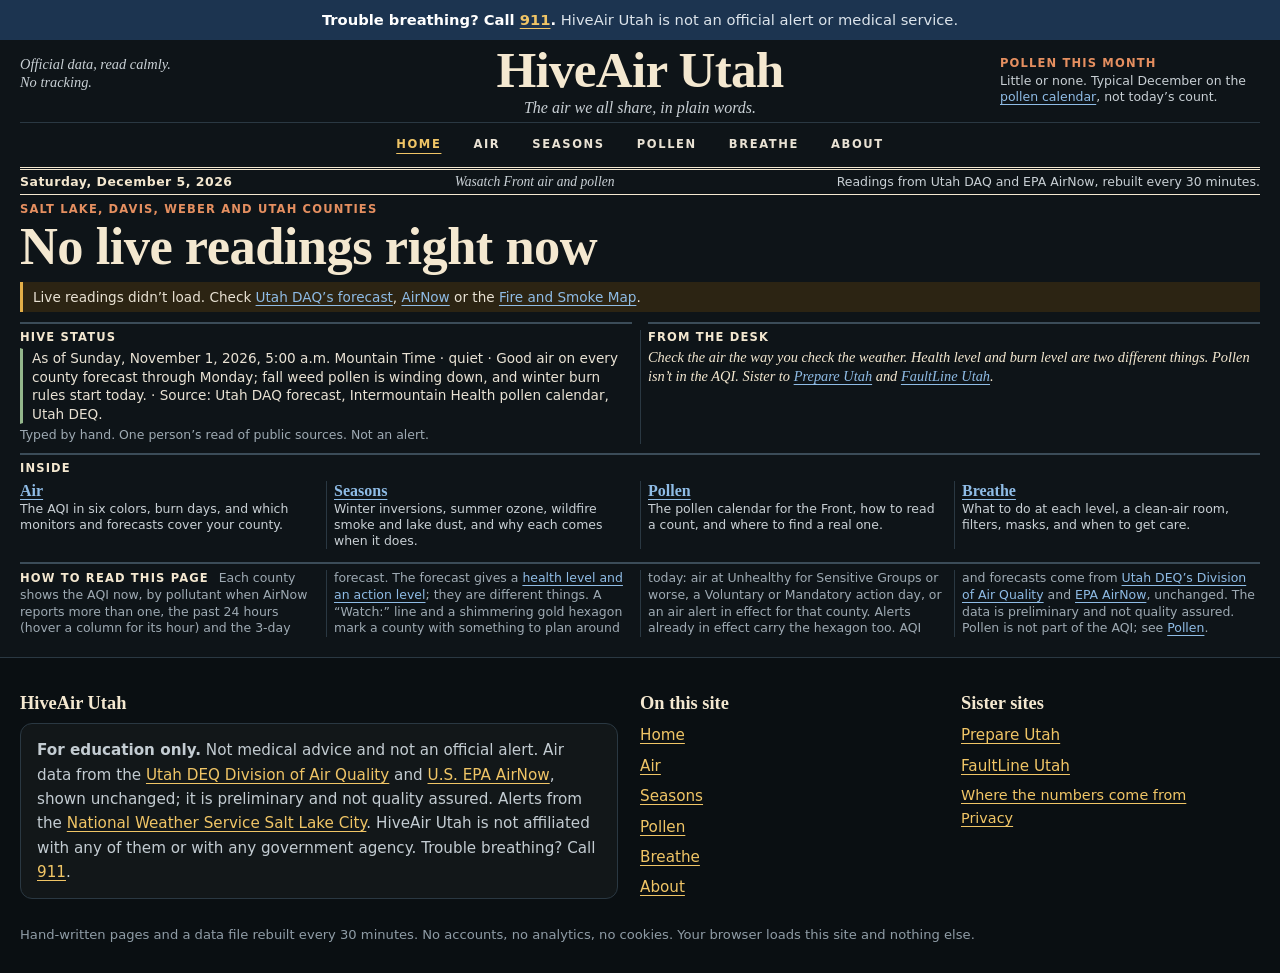
==== commit 8ac099f4: "Update the Hive Status line for November 1 Co-Authored-By: Claude Opus 5.5 <noreply@anthropic.com>" ====
--- a/site/index.html
+++ b/site/index.html
@@ -93,7 +93,7 @@
           One sentence in the third slot. Name a source. If you cannot name a source, leave the line alone.
           How-to also lives in README.md under "Update the Hive Status line".
         -->
-        <p class="status-line" data-level="quiet">As of Tuesday, October 27, 2026, 6:00 p.m. Mountain Time · quiet · Good air on every county forecast through Thursday; fall weed pollen is winding down, and winter burn rules start Sunday, November 1. · Source: Utah DAQ forecast, Intermountain Health pollen calendar, Utah DEQ.</p>
+        <p class="status-line" data-level="quiet">As of Sunday, November 1, 2026, 5:00 a.m. Mountain Time · quiet · Good air on every county forecast through Monday; fall weed pollen is winding down, and winter burn rules start today. · Source: Utah DAQ forecast, Intermountain Health pollen calendar, Utah DEQ.</p>
         <p class="status-meta">Typed by hand. One person&rsquo;s read of public sources. Not an alert.</p>
       </section>
 
